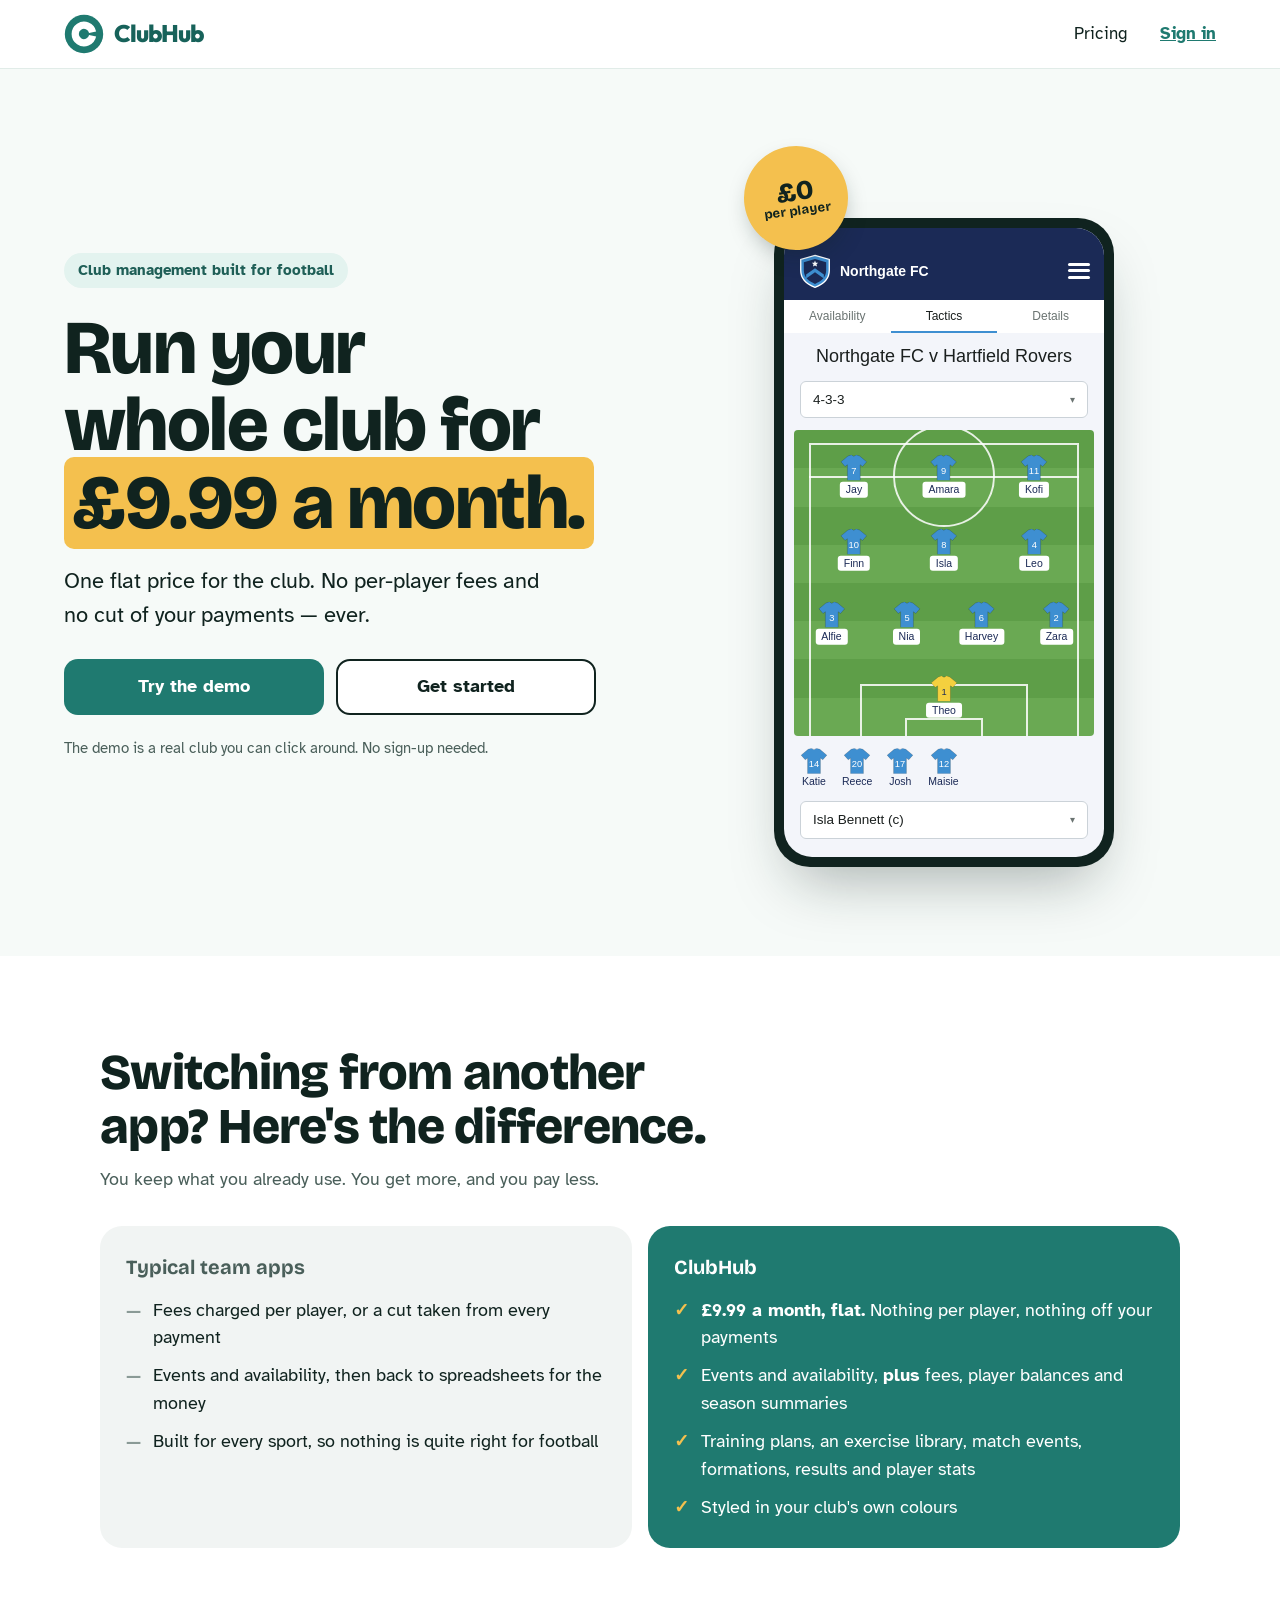
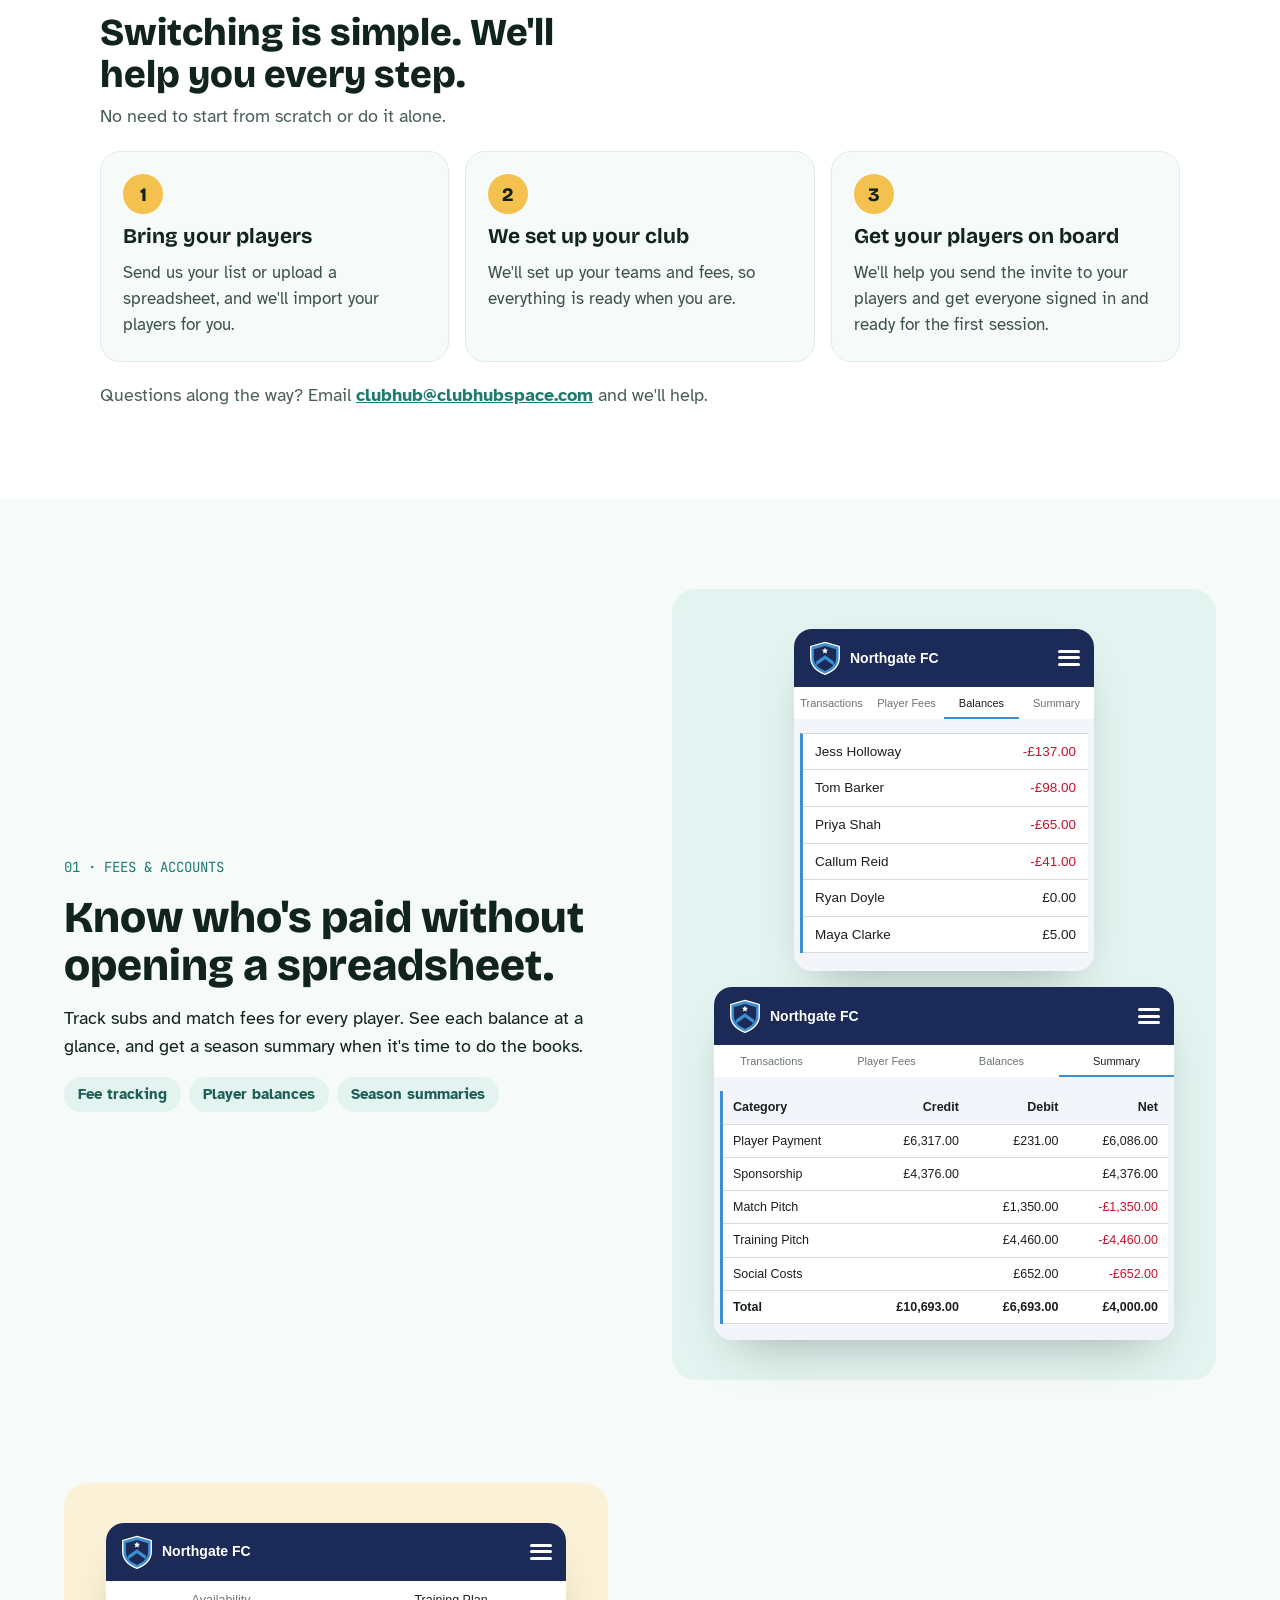
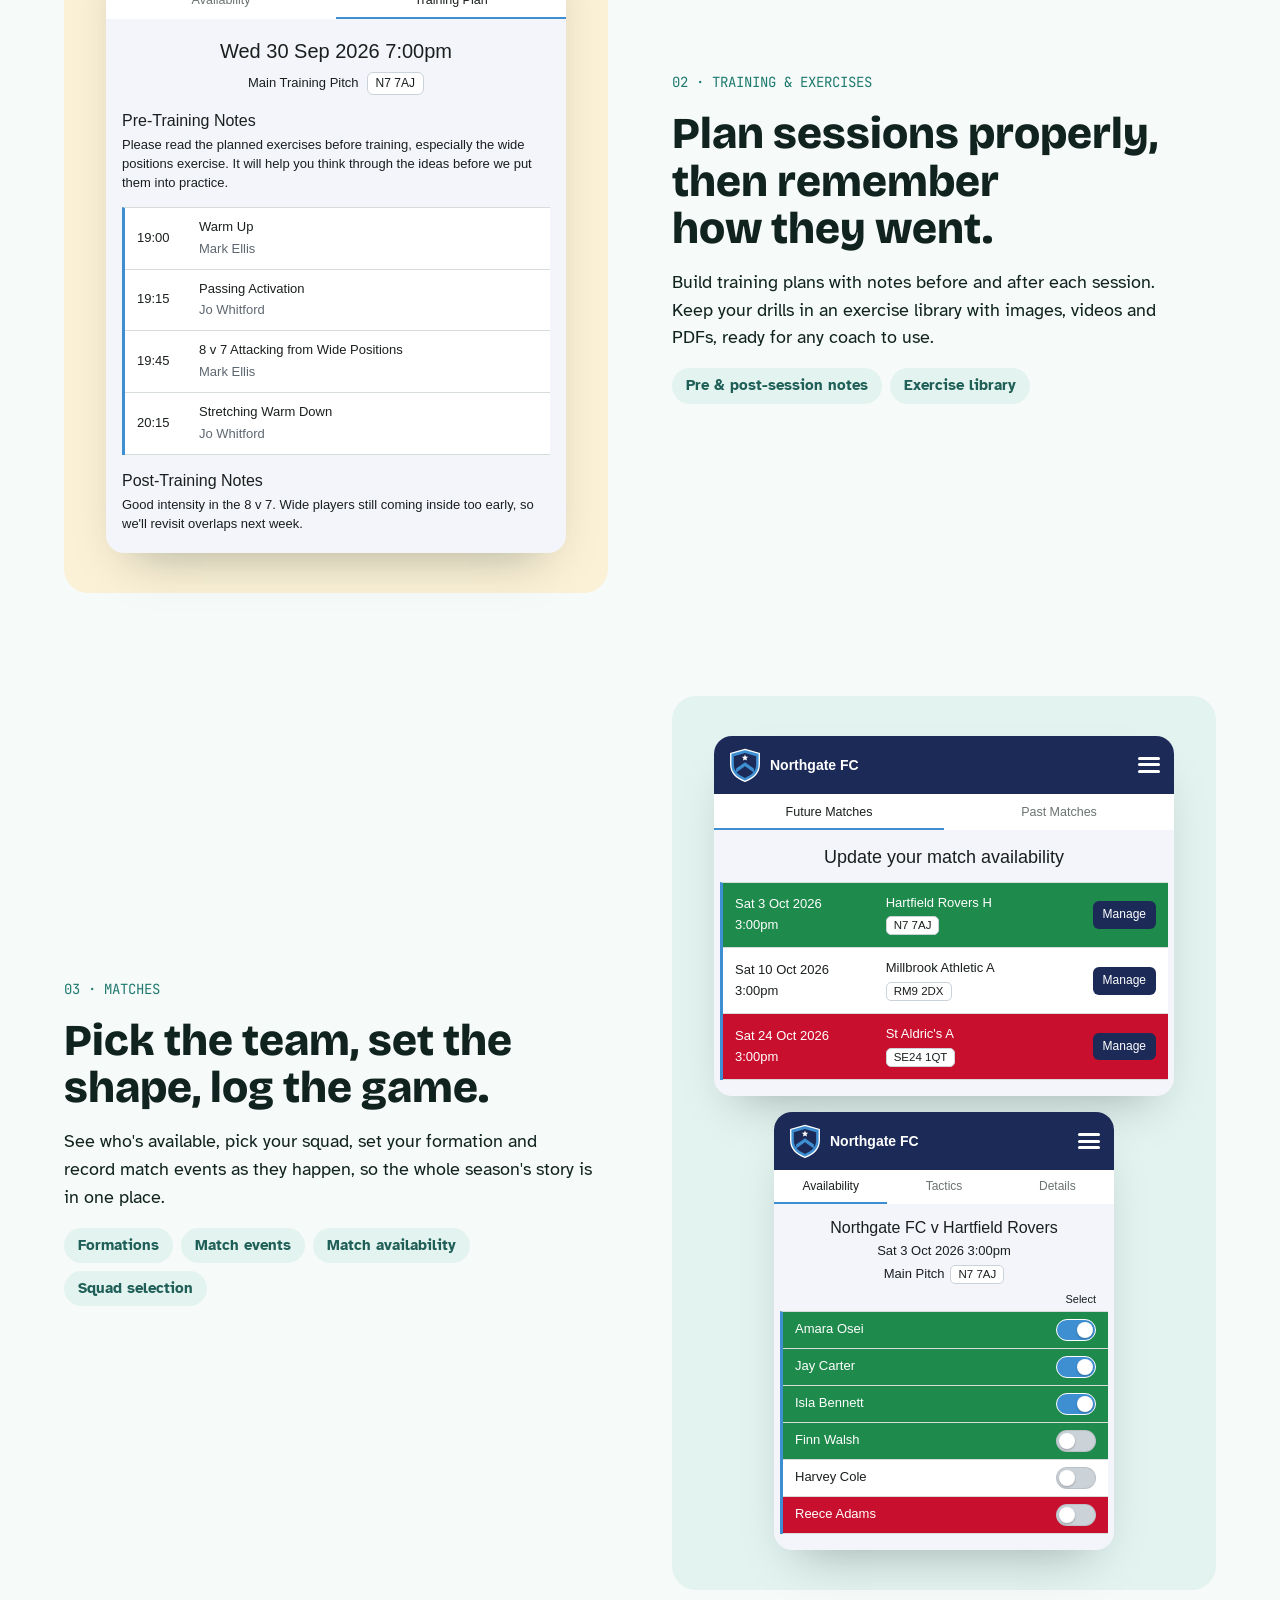
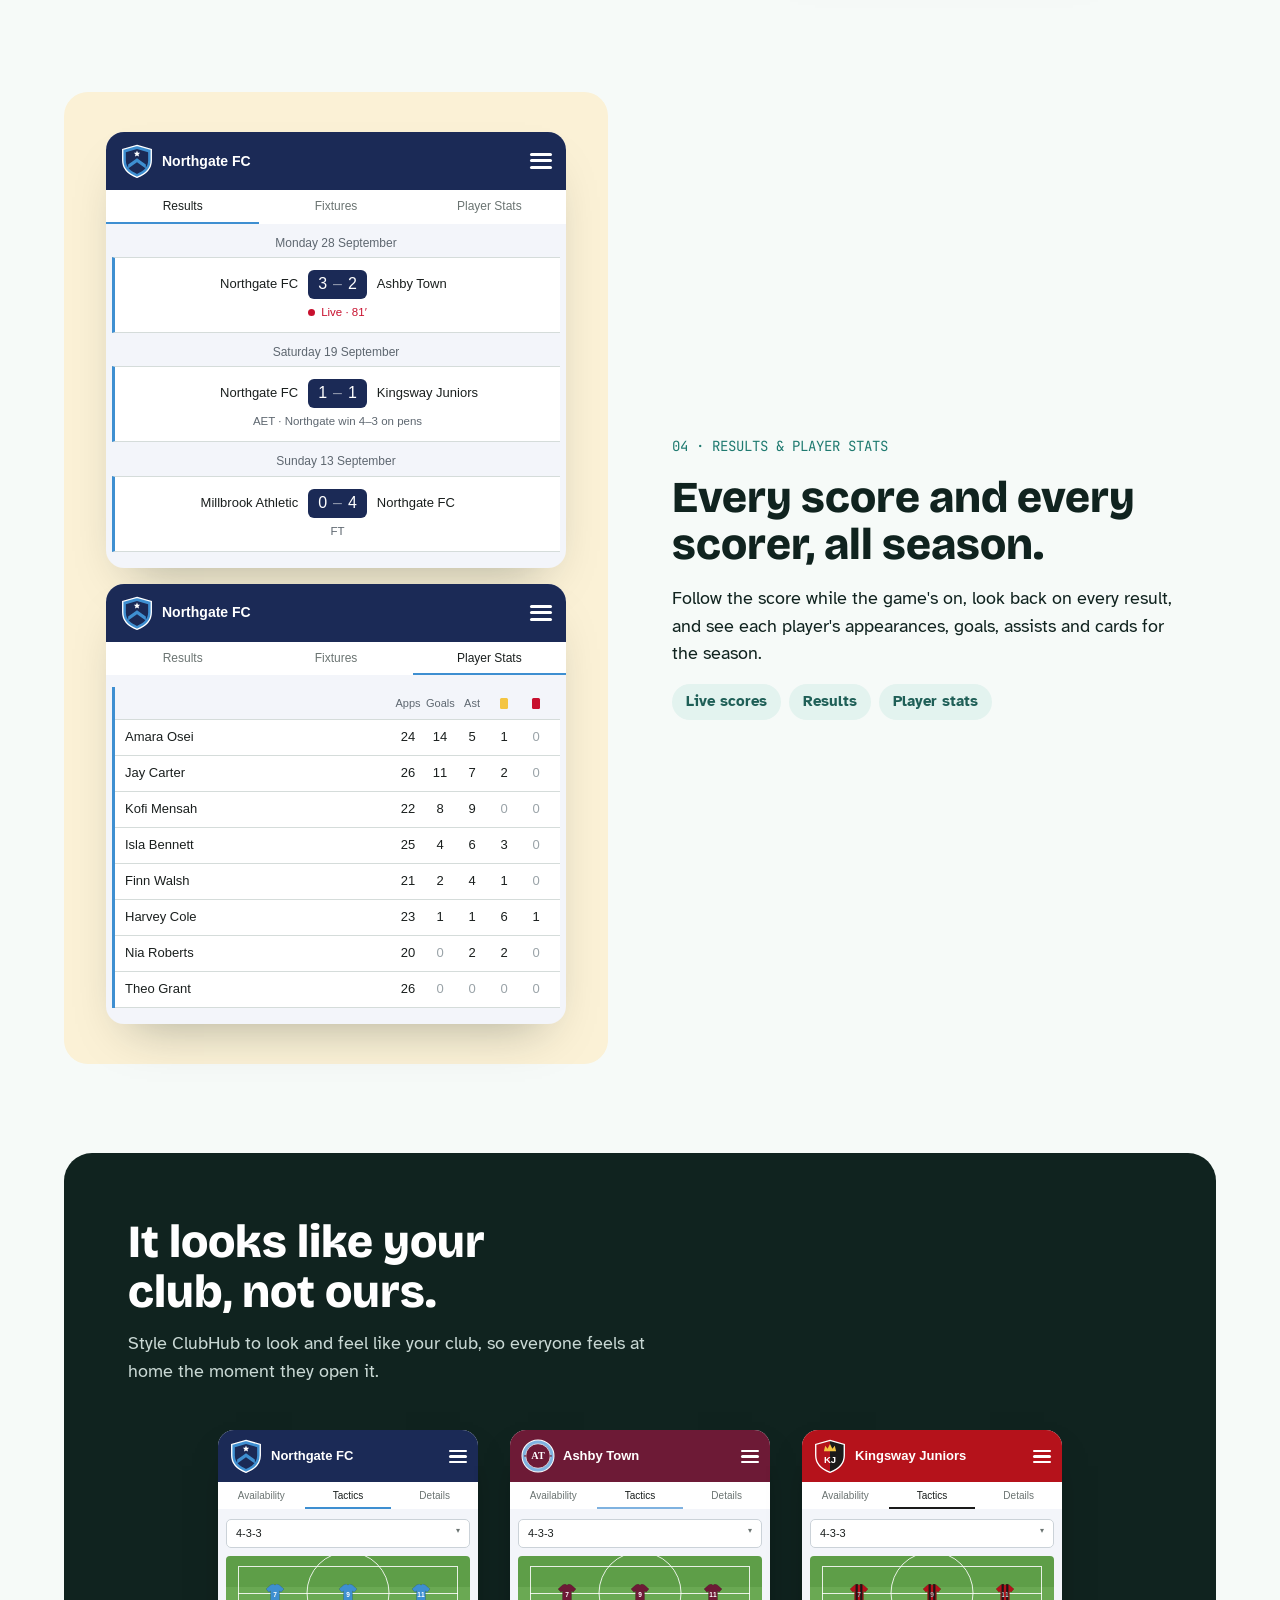
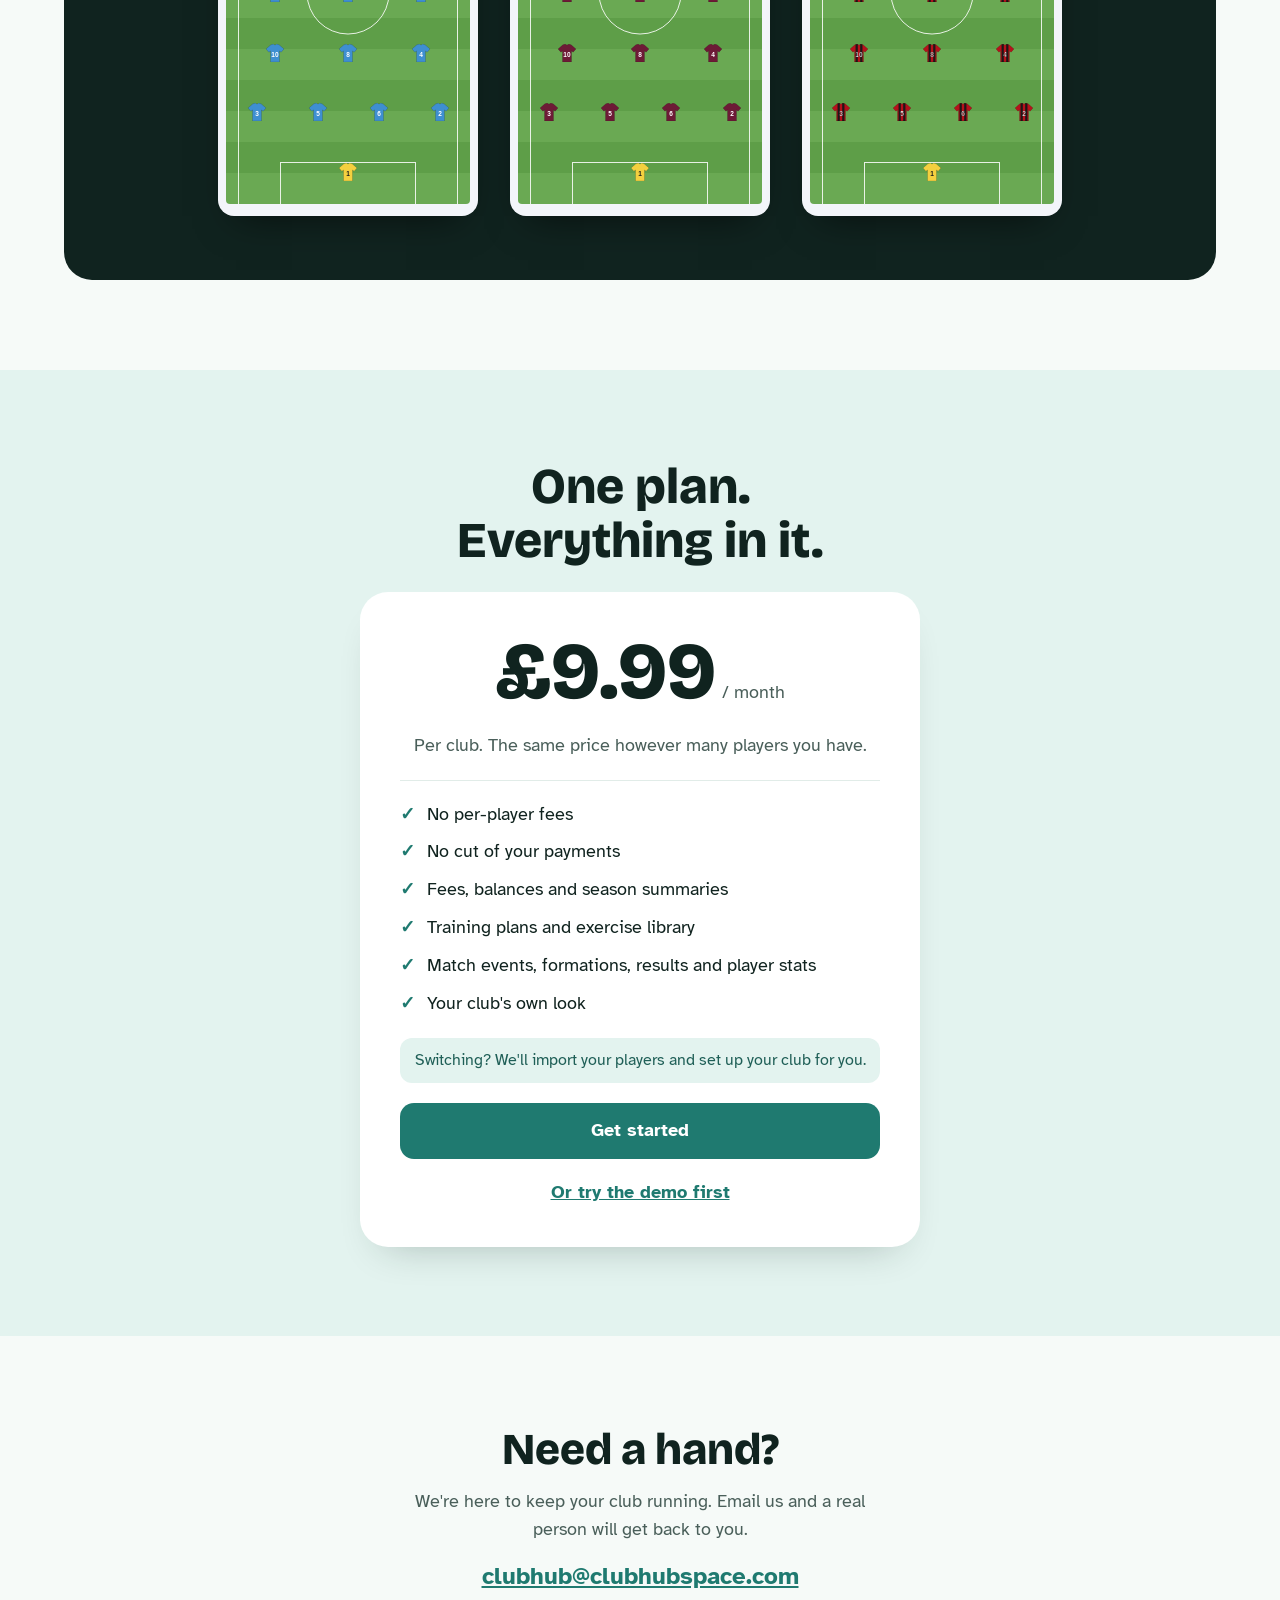
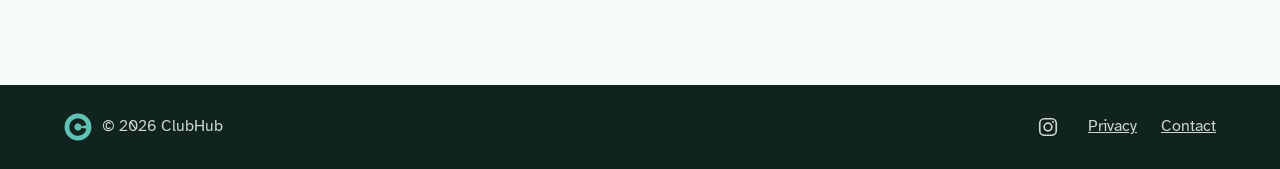
==== index.html @ 74c927b3 "Add ClubHub marketing site (Clubhouse design) Static HTML/CSS/JS build of the Clubhouse homepage plu" ====
<!DOCTYPE html>
<html lang="en-GB">
<head>
<meta charset="utf-8">
<meta name="viewport" content="width=device-width, initial-scale=1">
<title>ClubHub · Club management built for football</title>
<meta name="description" content="Run your whole football club for £9.99 a month. Fees, player balances, training plans, matches, results and player stats. No per-player fees and no cut of your payments.">
<link rel="icon" href="favicon.svg" type="image/svg+xml">
<link rel="preconnect" href="https://fonts.googleapis.com">
<link rel="preconnect" href="https://fonts.gstatic.com" crossorigin>
<link rel="stylesheet" href="https://fonts.googleapis.com/css2?family=Bricolage+Grotesque:opsz,wght@12..96,500;12..96,700;12..96,800&amp;family=Outfit:wght@800&amp;family=Atkinson+Hyperlegible:wght@400;700&amp;family=JetBrains+Mono:wght@500&amp;display=swap">
<link rel="stylesheet" href="css/styles.css">
<script src="js/home.js" defer></script>
</head>
<body>

<svg class="sprite" aria-hidden="true" focusable="false">
  <defs>
    <mask id="ch-mark-mask" maskUnits="userSpaceOnUse" x="0" y="0" width="100" height="100"><rect width="100" height="100" fill="#fff"/><path d="M71.52 45.43 A22 22 0 1 0 71.52 54.57" fill="none" stroke="#000" stroke-width="18"/></mask>
    <path id="shield-path" d="M50 4 L92 16 V48 C92 74 72 90 50 98 C28 90 8 74 8 48 V16 Z"/>
    <path id="shirt-path" d="M7 1 L10 0 Q12 2.5 14 0 L17 1 L23 6 L19.5 10 L17.5 8.5 L17.5 22 L6.5 22 L6.5 8.5 L4.5 10 L1 6 Z"/>
    <clipPath id="kj-shield-clip"><use href="#shield-path"/></clipPath>
    <clipPath id="kj-shirt-clip"><use href="#shirt-path"/></clipPath>
  </defs>
  <symbol id="ch-mark" viewBox="0 0 100 100"><circle cx="50" cy="50" r="48" mask="url(#ch-mark-mask)"/></symbol>
  <symbol id="shirt" viewBox="0 0 24 22"><use href="#shirt-path"/></symbol>
  <symbol id="shirt-kj" viewBox="0 0 24 22"><g clip-path="url(#kj-shirt-clip)"><rect width="24" height="22" fill="#B5121B"/><rect x="8" width="2.4" height="22" fill="#1A1A1A"/><rect x="13.6" width="2.4" height="22" fill="#1A1A1A"/></g><use href="#shirt-path" fill="none" stroke="rgba(0,0,0,.3)" stroke-width=".6"/></symbol>
  <symbol id="badge-northgate" viewBox="0 0 100 100"><use href="#shield-path" fill="#3E8FD1" stroke="#fff" stroke-width="4"/><use href="#shield-path" transform="translate(50 52) scale(.78) translate(-50 -52)" fill="#1B2A56"/><path d="M24 60 L50 42 L76 60 L76 72 L50 54 L24 72 Z" fill="#3E8FD1"/><polygon points="50.0,19.0 52.6,25.4 59.5,25.9 54.3,30.4 55.9,37.1 50.0,33.5 44.1,37.1 45.7,30.4 40.5,25.9 47.4,25.4" fill="#fff"/></symbol>
  <symbol id="badge-ashby" viewBox="0 0 100 100"><circle cx="50" cy="50" r="47" fill="#7FB2E0" stroke="#fff" stroke-width="3"/><circle cx="50" cy="50" r="36" fill="#6D1A36" stroke="#fff" stroke-width="2"/><polygon points="12.0,46.0 13.1,48.5 15.8,48.8 13.7,50.6 14.4,53.2 12.0,51.8 9.6,53.2 10.3,50.6 8.2,48.8 10.9,48.5" fill="#6D1A36"/><polygon points="88.0,46.0 89.1,48.5 91.8,48.8 89.7,50.6 90.4,53.2 88.0,51.8 85.6,53.2 86.3,50.6 84.2,48.8 86.9,48.5" fill="#6D1A36"/><text x="50" y="60" text-anchor="middle" font-size="30" font-weight="700" font-family="Georgia,serif" fill="#fff">AT</text></symbol>
  <symbol id="badge-kingsway" viewBox="0 0 100 100"><g clip-path="url(#kj-shield-clip)"><rect width="50" height="100" fill="#B5121B"/><rect x="50" width="50" height="100" fill="#1A1A1A"/></g><use href="#shield-path" fill="none" stroke="#fff" stroke-width="4"/><path d="M32 36 L36 20 L43 29 L50 15 L57 29 L64 20 L68 36 Z" fill="#F4C542"/><text x="50" y="72" text-anchor="middle" font-size="28" font-weight="800" font-family="Helvetica,Arial,sans-serif" fill="#fff">KJ</text></symbol>
</svg>

<div class="page" id="top">

<header class="site-header site-header--sticky">
  <a class="brand" href="index.html">
    <svg class="brand-mark" viewBox="0 0 100 100" width="40" height="40" role="img" aria-label="ClubHub"><use href="#ch-mark" fill="#1F7A70"/></svg>
    <span class="brand-name">ClubHub</span>
  </a>
  <nav class="site-nav" aria-label="Main">
    <a class="nav-plain" href="#pricing">Pricing</a>
    <a class="nav-strong" href="sign-in.html">Sign in</a>
  </nav>
</header>

<main>

<!-- Hero -->
<section class="hero">
  <div class="hero-copy">
    <div class="hero-tag">Club management built for football</div>
    <h1 class="display h1-hero">Run your whole club for <span class="price-highlight">£9.99 a month.</span></h1>
    <p class="hero-sub">One flat price for the club. No per-player fees and no cut of your payments — ever.</p>
    <div class="hero-ctas">
      <a class="btn btn-primary" href="https://clubhubspace.com/demo/club-index">Try the demo</a>
      <a class="btn btn-outline" href="create-your-club.html">Get started</a>
    </div>
    <p class="hero-note">The demo is a real club you can click around. No sign-up needed.</p>
  </div>

  <div class="hero-visual">
    <div class="phone" data-anim="phone">
      <div class="app hero-screen" role="img" aria-label="ClubHub match tactics screen showing a 4-3-3 formation on a pitch, with substitutes and captain">
        <div class="app-bar">
          <svg viewBox="0 0 100 100" width="34" height="34" aria-hidden="true"><use href="#badge-northgate"/></svg>
          <span class="app-club">Northgate FC</span>
          <span class="app-menu"><span></span><span></span><span></span></span>
        </div>
        <div class="app-tabs"><span>Availability</span><span class="is-active">Tactics</span><span>Details</span></div>
        <div class="app-heading">Northgate FC v Hartfield Rovers</div>
        <div class="app-select"><span>4-3-3</span><span class="caret">▾</span></div>
        <div class="pitch">
          <i class="outline"></i><i class="halfway"></i><i class="circle"></i><i class="box"></i><i class="six"></i>
          <div class="player" style="--x:20%;--y:15%"><svg class="shirt" viewBox="0 0 24 22" width="28" height="26"><use href="#shirt"/><text x="12" y="16">7</text></svg><span class="player-name">Jay</span></div>
          <div class="player" style="--x:50%;--y:15%"><svg class="shirt" viewBox="0 0 24 22" width="28" height="26"><use href="#shirt"/><text x="12" y="16">9</text></svg><span class="player-name">Amara</span></div>
          <div class="player" style="--x:80%;--y:15%"><svg class="shirt" viewBox="0 0 24 22" width="28" height="26"><use href="#shirt"/><text x="12" y="16">11</text></svg><span class="player-name">Kofi</span></div>
          <div class="player" style="--x:20%;--y:39%"><svg class="shirt" viewBox="0 0 24 22" width="28" height="26"><use href="#shirt"/><text x="12" y="16">10</text></svg><span class="player-name">Finn</span></div>
          <div class="player" style="--x:50%;--y:39%"><svg class="shirt" viewBox="0 0 24 22" width="28" height="26"><use href="#shirt"/><text x="12" y="16">8</text></svg><span class="player-name">Isla</span></div>
          <div class="player" style="--x:80%;--y:39%"><svg class="shirt" viewBox="0 0 24 22" width="28" height="26"><use href="#shirt"/><text x="12" y="16">4</text></svg><span class="player-name">Leo</span></div>
          <div class="player" style="--x:12.5%;--y:63%"><svg class="shirt" viewBox="0 0 24 22" width="28" height="26"><use href="#shirt"/><text x="12" y="16">3</text></svg><span class="player-name">Alfie</span></div>
          <div class="player" style="--x:37.5%;--y:63%"><svg class="shirt" viewBox="0 0 24 22" width="28" height="26"><use href="#shirt"/><text x="12" y="16">5</text></svg><span class="player-name">Nia</span></div>
          <div class="player" style="--x:62.5%;--y:63%"><svg class="shirt" viewBox="0 0 24 22" width="28" height="26"><use href="#shirt"/><text x="12" y="16">6</text></svg><span class="player-name">Harvey</span></div>
          <div class="player" style="--x:87.5%;--y:63%"><svg class="shirt" viewBox="0 0 24 22" width="28" height="26"><use href="#shirt"/><text x="12" y="16">2</text></svg><span class="player-name">Zara</span></div>
          <div class="player" style="--x:50%;--y:87%"><svg class="shirt shirt--gk" viewBox="0 0 24 22" width="28" height="26"><use href="#shirt"/><text x="12" y="16">1</text></svg><span class="player-name">Theo</span></div>
        </div>
        <div class="subs">
          <div class="sub"><svg class="shirt" viewBox="0 0 24 22" width="28" height="26"><use href="#shirt"/><text x="12" y="16">14</text></svg><span>Katie</span></div>
          <div class="sub"><svg class="shirt" viewBox="0 0 24 22" width="28" height="26"><use href="#shirt"/><text x="12" y="16">20</text></svg><span>Reece</span></div>
          <div class="sub"><svg class="shirt" viewBox="0 0 24 22" width="28" height="26"><use href="#shirt"/><text x="12" y="16">17</text></svg><span>Josh</span></div>
          <div class="sub"><svg class="shirt" viewBox="0 0 24 22" width="28" height="26"><use href="#shirt"/><text x="12" y="16">12</text></svg><span>Maisie</span></div>
        </div>
        <div class="app-select"><span>Isla Bennett (c)</span><span class="caret">▾</span></div>
      </div>
    </div>
    <div class="sticker" data-anim="sticker">
      <span class="sticker-big">£0</span>
      <span class="sticker-small">per player</span>
    </div>
  </div>
</section>

<!-- Why switch -->
<section class="compare">
  <div class="compare-inner">
    <div class="section-head">
      <h2 class="display h2-section">Switching from another app? Here's the difference.</h2>
      <p class="lead">You keep what you already use. You get more, and you pay less.</p>
    </div>
    <div class="compare-grid">
      <div class="compare-card compare-card--them">
        <h3 class="compare-title">Typical team apps</h3>
        <ul class="ticks">
          <li><span class="mark" aria-hidden="true">—</span><span>Fees charged per player, or a cut taken from every payment</span></li>
          <li><span class="mark" aria-hidden="true">—</span><span>Events and availability, then back to spreadsheets for the money</span></li>
          <li><span class="mark" aria-hidden="true">—</span><span>Built for every sport, so nothing is quite right for football</span></li>
        </ul>
      </div>
      <div class="compare-card compare-card--us">
        <h3 class="compare-title">ClubHub</h3>
        <ul class="ticks">
          <li><span class="mark" aria-hidden="true">✓</span><span><strong>£9.99 a month, flat.</strong> Nothing per player, nothing off your payments</span></li>
          <li><span class="mark" aria-hidden="true">✓</span><span>Events and availability, <strong>plus</strong> fees, player balances and season summaries</span></li>
          <li><span class="mark" aria-hidden="true">✓</span><span>Training plans, an exercise library, match events, formations, results and player stats</span></li>
          <li><span class="mark" aria-hidden="true">✓</span><span>Styled in your club's own colours</span></li>
        </ul>
      </div>
    </div>

    <div class="switching">
      <div class="section-head">
        <h3 class="display h3-switch">Switching is simple. We'll help you every step.</h3>
        <p class="lead">No need to start from scratch or do it alone.</p>
      </div>
      <ol class="steps">
        <li class="step">
          <span class="step-num" aria-hidden="true">1</span>
          <h4 class="step-title">Bring your players</h4>
          <p>Send us your list or upload a spreadsheet, and we'll import your players for you.</p>
        </li>
        <li class="step">
          <span class="step-num" aria-hidden="true">2</span>
          <h4 class="step-title">We set up your club</h4>
          <p>We'll set up your teams and fees, so everything is ready when you are.</p>
        </li>
        <li class="step">
          <span class="step-num" aria-hidden="true">3</span>
          <h4 class="step-title">Get your players on board</h4>
          <p>We'll help you send the invite to your players and get everyone signed in and ready for the first session.</p>
        </li>
      </ol>
      <p class="lead">Questions along the way? Email <a class="email-strong" href="mailto:clubhub@clubhubspace.com">clubhub@clubhubspace.com</a> and we'll help.</p>
    </div>
  </div>
</section>

<!-- Features -->
<section class="features" aria-label="Features">

  <!-- 01 Fees & Accounts -->
  <div class="feature">
    <div class="feature-copy">
      <div class="eyebrow">01 · FEES &amp; ACCOUNTS</div>
      <h3 class="display h3-feature">Know who's paid without opening a spreadsheet.</h3>
      <p>Track subs and match fees for every player. See each balance at a glance, and get a season summary when it's time to do the books.</p>
      <div class="pills"><span class="pill">Fee tracking</span><span class="pill">Player balances</span><span class="pill">Season summaries</span></div>
    </div>
    <div class="showcase showcase--mint" data-anim="reveal">
      <div class="app screen screen--balances" role="img" aria-label="ClubHub player balances screen showing what each player owes">
        <div class="app-bar">
          <svg viewBox="0 0 100 100" width="34" height="34" aria-hidden="true"><use href="#badge-northgate"/></svg>
          <span class="app-club">Northgate FC</span>
          <span class="app-menu"><span></span><span></span><span></span></span>
        </div>
        <div class="app-tabs app-tabs--sm" style="--tabs:4"><span>Transactions</span><span>Player Fees</span><span class="is-active">Balances</span><span>Summary</span></div>
        <div class="app-list balances">
          <div class="app-row"><span>Jess Holloway</span><span class="num neg">-£137.00</span></div>
          <div class="app-row"><span>Tom Barker</span><span class="num neg">-£98.00</span></div>
          <div class="app-row"><span>Priya Shah</span><span class="num neg">-£65.00</span></div>
          <div class="app-row"><span>Callum Reid</span><span class="num neg">-£41.00</span></div>
          <div class="app-row"><span>Ryan Doyle</span><span class="num">£0.00</span></div>
          <div class="app-row"><span>Maya Clarke</span><span class="num">£5.00</span></div>
        </div>
      </div>
      <div class="app screen screen--summary" role="img" aria-label="ClubHub season summary showing credit, debit and net by category">
        <div class="app-bar">
          <svg viewBox="0 0 100 100" width="34" height="34" aria-hidden="true"><use href="#badge-northgate"/></svg>
          <span class="app-club">Northgate FC</span>
          <span class="app-menu"><span></span><span></span><span></span></span>
        </div>
        <div class="app-tabs app-tabs--sm" style="--tabs:4"><span>Transactions</span><span>Player Fees</span><span>Balances</span><span class="is-active">Summary</span></div>
        <div class="summary">
          <div class="summary-row summary-row--head"><span>Category</span><span>Credit</span><span>Debit</span><span>Net</span></div>
          <div class="summary-row"><span>Player Payment</span><span>£6,317.00</span><span>£231.00</span><span>£6,086.00</span></div>
          <div class="summary-row"><span>Sponsorship</span><span>£4,376.00</span><span></span><span>£4,376.00</span></div>
          <div class="summary-row"><span>Match Pitch</span><span></span><span>£1,350.00</span><span class="neg">-£1,350.00</span></div>
          <div class="summary-row"><span>Training Pitch</span><span></span><span>£4,460.00</span><span class="neg">-£4,460.00</span></div>
          <div class="summary-row"><span>Social Costs</span><span></span><span>£652.00</span><span class="neg">-£652.00</span></div>
          <div class="summary-row summary-row--total"><span>Total</span><span>£10,693.00</span><span>£6,693.00</span><span>£4,000.00</span></div>
        </div>
      </div>
    </div>
  </div>

  <!-- 02 Training & Exercises -->
  <div class="feature">
    <div class="showcase showcase--cream" data-anim="reveal">
      <div class="app screen screen--training" role="img" aria-label="ClubHub training plan with pre-training notes, timed exercises and post-training notes">
        <div class="app-bar">
          <svg viewBox="0 0 100 100" width="34" height="34" aria-hidden="true"><use href="#badge-northgate"/></svg>
          <span class="app-club">Northgate FC</span>
          <span class="app-menu"><span></span><span></span><span></span></span>
        </div>
        <div class="app-tabs app-tabs--lg" style="--tabs:2"><span>Availability</span><span class="is-active">Training Plan</span></div>
        <div class="training-body">
          <div class="training-when"><span class="training-date">Wed 30 Sep 2026 7:00pm</span><span class="venue">Main Training Pitch<span class="chip">N7 7AJ</span></span></div>
          <div class="note"><span class="note-title">Pre-Training Notes</span><span>Please read the planned exercises before training, especially the wide positions exercise. It will help you think through the ideas before we put them into practice.</span></div>
          <div class="app-list">
            <div class="drill"><span class="num">19:00</span><span class="drill-name"><span>Warm Up</span><span class="drill-coach">Mark Ellis</span></span></div>
            <div class="drill"><span class="num">19:15</span><span class="drill-name"><span>Passing Activation</span><span class="drill-coach">Jo Whitford</span></span></div>
            <div class="drill"><span class="num">19:45</span><span class="drill-name"><span>8 v 7 Attacking from Wide Positions</span><span class="drill-coach">Mark Ellis</span></span></div>
            <div class="drill"><span class="num">20:15</span><span class="drill-name"><span>Stretching Warm Down</span><span class="drill-coach">Jo Whitford</span></span></div>
          </div>
          <div class="note"><span class="note-title">Post-Training Notes</span><span>Good intensity in the 8 v 7. Wide players still coming inside too early, so we'll revisit overlaps next week.</span></div>
        </div>
      </div>
    </div>
    <div class="feature-copy">
      <div class="eyebrow">02 · TRAINING &amp; EXERCISES</div>
      <h3 class="display h3-feature">Plan sessions properly, then remember how they went.</h3>
      <p>Build training plans with notes before and after each session. Keep your drills in an exercise library with images, videos and PDFs, ready for any coach to use.</p>
      <div class="pills"><span class="pill">Pre &amp; post-session notes</span><span class="pill">Exercise library</span></div>
    </div>
  </div>

  <!-- 03 Matches -->
  <div class="feature">
    <div class="feature-copy">
      <div class="eyebrow">03 · MATCHES</div>
      <h3 class="display h3-feature">Pick the team, set the shape, log the game.</h3>
      <p>See who's available, pick your squad, set your formation and record match events as they happen, so the whole season's story is in one place.</p>
      <div class="pills"><span class="pill">Formations</span><span class="pill">Match events</span><span class="pill">Match availability</span><span class="pill">Squad selection</span></div>
    </div>
    <div class="showcase showcase--mint" data-anim="reveal">
      <div class="app screen screen--fixtures" role="img" aria-label="ClubHub upcoming matches with each player's availability shown in green or red">
        <div class="app-bar">
          <svg viewBox="0 0 100 100" width="34" height="34" aria-hidden="true"><use href="#badge-northgate"/></svg>
          <span class="app-club">Northgate FC</span>
          <span class="app-menu"><span></span><span></span><span></span></span>
        </div>
        <div class="app-tabs app-tabs--lg" style="--tabs:2"><span class="is-active">Future Matches</span><span>Past Matches</span></div>
        <div class="app-heading">Update your match availability</div>
        <div class="accent-list">
          <div class="fixture is-yes"><span class="fixture-when"><span>Sat 3 Oct 2026</span><span>3:00pm</span></span><span class="fixture-opp"><span>Hartfield Rovers H</span><span class="chip">N7 7AJ</span></span><span class="manage">Manage</span></div>
          <div class="fixture is-none"><span class="fixture-when"><span>Sat 10 Oct 2026</span><span>3:00pm</span></span><span class="fixture-opp"><span>Millbrook Athletic A</span><span class="chip">RM9 2DX</span></span><span class="manage">Manage</span></div>
          <div class="fixture is-no"><span class="fixture-when"><span>Sat 24 Oct 2026</span><span>3:00pm</span></span><span class="fixture-opp"><span>St Aldric's A</span><span class="chip">SE24 1QT</span></span><span class="manage">Manage</span></div>
        </div>
      </div>
      <div class="app screen screen--squad" role="img" aria-label="ClubHub squad selection: players shown green if available, red if not, white if no reply, with a toggle to pick each one">
        <div class="app-bar">
          <svg viewBox="0 0 100 100" width="34" height="34" aria-hidden="true"><use href="#badge-northgate"/></svg>
          <span class="app-club">Northgate FC</span>
          <span class="app-menu"><span></span><span></span><span></span></span>
        </div>
        <div class="app-tabs"><span class="is-active">Availability</span><span>Tactics</span><span>Details</span></div>
        <div class="match-info"><span class="match-title">Northgate FC v Hartfield Rovers</span><span>Sat 3 Oct 2026 3:00pm</span><span class="match-venue">Main Pitch<span class="chip">N7 7AJ</span></span></div>
        <div class="select-label">Select</div>
        <div class="accent-list">
          <div class="squad-row is-yes"><span>Amara Osei</span><span class="toggle is-on"></span></div>
          <div class="squad-row is-yes"><span>Jay Carter</span><span class="toggle is-on"></span></div>
          <div class="squad-row is-yes"><span>Isla Bennett</span><span class="toggle is-on"></span></div>
          <div class="squad-row is-yes"><span>Finn Walsh</span><span class="toggle"></span></div>
          <div class="squad-row is-none"><span>Harvey Cole</span><span class="toggle"></span></div>
          <div class="squad-row is-no"><span>Reece Adams</span><span class="toggle"></span></div>
        </div>
      </div>
    </div>
  </div>

  <!-- 04 Results & Player Stats -->
  <div class="feature">
    <div class="showcase showcase--cream" data-anim="reveal">
      <div class="app screen screen--results" role="img" aria-label="ClubHub results screen showing a live score and recent final scores">
        <div class="app-bar">
          <svg viewBox="0 0 100 100" width="34" height="34" aria-hidden="true"><use href="#badge-northgate"/></svg>
          <span class="app-club">Northgate FC</span>
          <span class="app-menu"><span></span><span></span><span></span></span>
        </div>
        <div class="app-tabs"><span class="is-active">Results</span><span>Fixtures</span><span>Player Stats</span></div>
        <div class="results">
          <div class="result-date">Monday 28 September</div>
          <div class="result">
            <div class="result-line"><span class="winner">Northgate FC</span><span class="score"><span>3</span><span class="dash">–</span><span>2</span></span><span>Ashby Town</span></div>
            <span class="result-status"><span class="live">Live · 81′</span></span>
          </div>
          <div class="result-date">Saturday 19 September</div>
          <div class="result">
            <div class="result-line"><span>Northgate FC</span><span class="score"><span>1</span><span class="dash">–</span><span>1</span></span><span>Kingsway Juniors</span></div>
            <span class="result-status">AET · Northgate win 4–3 on pens</span>
          </div>
          <div class="result-date">Sunday 13 September</div>
          <div class="result">
            <div class="result-line"><span>Millbrook Athletic</span><span class="score"><span>0</span><span class="dash">–</span><span>4</span></span><span class="winner">Northgate FC</span></div>
            <span class="result-status">FT</span>
          </div>
        </div>
      </div>
      <div class="app screen screen--stats" role="img" aria-label="ClubHub player stats showing appearances, goals, assists and cards for each player">
        <div class="app-bar">
          <svg viewBox="0 0 100 100" width="34" height="34" aria-hidden="true"><use href="#badge-northgate"/></svg>
          <span class="app-club">Northgate FC</span>
          <span class="app-menu"><span></span><span></span><span></span></span>
        </div>
        <div class="app-tabs"><span>Results</span><span>Fixtures</span><span class="is-active">Player Stats</span></div>
        <div class="stats">
          <div class="stats-row stats-row--head"><span></span><span>Apps</span><span>Goals</span><span>Ast</span><span class="flag"><i class="card-icon card-icon--yellow"></i></span><span class="flag"><i class="card-icon card-icon--red"></i></span></div>
          <div class="stats-body">
            <div class="stats-row"><span>Amara Osei</span><span>24</span><span class="goals">14</span><span>5</span><span>1</span><span class="zero">0</span></div>
            <div class="stats-row"><span>Jay Carter</span><span>26</span><span class="goals">11</span><span>7</span><span>2</span><span class="zero">0</span></div>
            <div class="stats-row"><span>Kofi Mensah</span><span>22</span><span class="goals">8</span><span>9</span><span class="zero">0</span><span class="zero">0</span></div>
            <div class="stats-row"><span>Isla Bennett</span><span>25</span><span class="goals">4</span><span>6</span><span>3</span><span class="zero">0</span></div>
            <div class="stats-row"><span>Finn Walsh</span><span>21</span><span class="goals">2</span><span>4</span><span>1</span><span class="zero">0</span></div>
            <div class="stats-row"><span>Harvey Cole</span><span>23</span><span class="goals">1</span><span>1</span><span>6</span><span>1</span></div>
            <div class="stats-row"><span>Nia Roberts</span><span>20</span><span class="goals zero">0</span><span>2</span><span>2</span><span class="zero">0</span></div>
            <div class="stats-row"><span>Theo Grant</span><span>26</span><span class="goals zero">0</span><span class="zero">0</span><span class="zero">0</span><span class="zero">0</span></div>
          </div>
        </div>
      </div>
    </div>
    <div class="feature-copy">
      <div class="eyebrow">04 · RESULTS &amp; PLAYER STATS</div>
      <h3 class="display h3-feature">Every score and every scorer, all season.</h3>
      <p>Follow the score while the game's on, look back on every result, and see each player's appearances, goals, assists and cards for the season.</p>
      <div class="pills"><span class="pill">Live scores</span><span class="pill">Results</span><span class="pill">Player stats</span></div>
    </div>
  </div>
</section>

<!-- Club styling -->
<section class="club-style">
  <div class="club-style-inner">
    <div class="section-head">
      <h2 class="display h2-club">It looks like your club, not ours.</h2>
      <p class="lead">Style ClubHub to look and feel like your club, so everyone feels at home the moment they open it.</p>
    </div>
    <div class="club-cards" data-anim="reveal">

      <div class="app club-card" role="img" aria-label="ClubHub tactics screen styled for Northgate FC, with their colours, badge and name">
        <div class="app-bar">
          <svg viewBox="0 0 100 100" width="34" height="34" aria-hidden="true"><use href="#badge-northgate"/></svg>
          <span class="app-club">Northgate FC</span>
          <span class="app-menu"><span></span><span></span><span></span></span>
        </div>
        <div class="app-tabs"><span>Availability</span><span class="is-active">Tactics</span><span>Details</span></div>
        <div class="club-card-body">
          <div class="app-select"><span>4-3-3</span><span class="caret">▾</span></div>
          <div class="pitch">
            <i class="outline"></i><i class="halfway"></i><i class="circle"></i><i class="box"></i>
            <div class="player" style="--x:20%;--y:15%"><svg class="shirt" viewBox="0 0 24 22" width="20" height="18"><use href="#shirt"/><text x="12" y="16">7</text></svg></div>
            <div class="player" style="--x:50%;--y:15%"><svg class="shirt" viewBox="0 0 24 22" width="20" height="18"><use href="#shirt"/><text x="12" y="16">9</text></svg></div>
            <div class="player" style="--x:80%;--y:15%"><svg class="shirt" viewBox="0 0 24 22" width="20" height="18"><use href="#shirt"/><text x="12" y="16">11</text></svg></div>
            <div class="player" style="--x:20%;--y:39%"><svg class="shirt" viewBox="0 0 24 22" width="20" height="18"><use href="#shirt"/><text x="12" y="16">10</text></svg></div>
            <div class="player" style="--x:50%;--y:39%"><svg class="shirt" viewBox="0 0 24 22" width="20" height="18"><use href="#shirt"/><text x="12" y="16">8</text></svg></div>
            <div class="player" style="--x:80%;--y:39%"><svg class="shirt" viewBox="0 0 24 22" width="20" height="18"><use href="#shirt"/><text x="12" y="16">4</text></svg></div>
            <div class="player" style="--x:12.5%;--y:63%"><svg class="shirt" viewBox="0 0 24 22" width="20" height="18"><use href="#shirt"/><text x="12" y="16">3</text></svg></div>
            <div class="player" style="--x:37.5%;--y:63%"><svg class="shirt" viewBox="0 0 24 22" width="20" height="18"><use href="#shirt"/><text x="12" y="16">5</text></svg></div>
            <div class="player" style="--x:62.5%;--y:63%"><svg class="shirt" viewBox="0 0 24 22" width="20" height="18"><use href="#shirt"/><text x="12" y="16">6</text></svg></div>
            <div class="player" style="--x:87.5%;--y:63%"><svg class="shirt" viewBox="0 0 24 22" width="20" height="18"><use href="#shirt"/><text x="12" y="16">2</text></svg></div>
            <div class="player" style="--x:50%;--y:87%"><svg class="shirt shirt--gk" viewBox="0 0 24 22" width="20" height="18"><use href="#shirt"/><text x="12" y="16">1</text></svg></div>
          </div>
        </div>
      </div>

      <div class="app app--ashby club-card" role="img" aria-label="ClubHub tactics screen styled for Ashby Town, with their colours, badge and name">
        <div class="app-bar">
          <svg viewBox="0 0 100 100" width="34" height="34" aria-hidden="true"><use href="#badge-ashby"/></svg>
          <span class="app-club">Ashby Town</span>
          <span class="app-menu"><span></span><span></span><span></span></span>
        </div>
        <div class="app-tabs"><span>Availability</span><span class="is-active">Tactics</span><span>Details</span></div>
        <div class="club-card-body">
          <div class="app-select"><span>4-3-3</span><span class="caret">▾</span></div>
          <div class="pitch">
            <i class="outline"></i><i class="halfway"></i><i class="circle"></i><i class="box"></i>
            <div class="player" style="--x:20%;--y:15%"><svg class="shirt" viewBox="0 0 24 22" width="20" height="18"><use href="#shirt"/><text x="12" y="16">7</text></svg></div>
            <div class="player" style="--x:50%;--y:15%"><svg class="shirt" viewBox="0 0 24 22" width="20" height="18"><use href="#shirt"/><text x="12" y="16">9</text></svg></div>
            <div class="player" style="--x:80%;--y:15%"><svg class="shirt" viewBox="0 0 24 22" width="20" height="18"><use href="#shirt"/><text x="12" y="16">11</text></svg></div>
            <div class="player" style="--x:20%;--y:39%"><svg class="shirt" viewBox="0 0 24 22" width="20" height="18"><use href="#shirt"/><text x="12" y="16">10</text></svg></div>
            <div class="player" style="--x:50%;--y:39%"><svg class="shirt" viewBox="0 0 24 22" width="20" height="18"><use href="#shirt"/><text x="12" y="16">8</text></svg></div>
            <div class="player" style="--x:80%;--y:39%"><svg class="shirt" viewBox="0 0 24 22" width="20" height="18"><use href="#shirt"/><text x="12" y="16">4</text></svg></div>
            <div class="player" style="--x:12.5%;--y:63%"><svg class="shirt" viewBox="0 0 24 22" width="20" height="18"><use href="#shirt"/><text x="12" y="16">3</text></svg></div>
            <div class="player" style="--x:37.5%;--y:63%"><svg class="shirt" viewBox="0 0 24 22" width="20" height="18"><use href="#shirt"/><text x="12" y="16">5</text></svg></div>
            <div class="player" style="--x:62.5%;--y:63%"><svg class="shirt" viewBox="0 0 24 22" width="20" height="18"><use href="#shirt"/><text x="12" y="16">6</text></svg></div>
            <div class="player" style="--x:87.5%;--y:63%"><svg class="shirt" viewBox="0 0 24 22" width="20" height="18"><use href="#shirt"/><text x="12" y="16">2</text></svg></div>
            <div class="player" style="--x:50%;--y:87%"><svg class="shirt shirt--gk" viewBox="0 0 24 22" width="20" height="18"><use href="#shirt"/><text x="12" y="16">1</text></svg></div>
          </div>
        </div>
      </div>

      <div class="app app--kingsway club-card" role="img" aria-label="ClubHub tactics screen styled for Kingsway Juniors, with their colours, badge and name">
        <div class="app-bar">
          <svg viewBox="0 0 100 100" width="34" height="34" aria-hidden="true"><use href="#badge-kingsway"/></svg>
          <span class="app-club">Kingsway Juniors</span>
          <span class="app-menu"><span></span><span></span><span></span></span>
        </div>
        <div class="app-tabs"><span>Availability</span><span class="is-active">Tactics</span><span>Details</span></div>
        <div class="club-card-body">
          <div class="app-select"><span>4-3-3</span><span class="caret">▾</span></div>
          <div class="pitch">
            <i class="outline"></i><i class="halfway"></i><i class="circle"></i><i class="box"></i>
            <div class="player" style="--x:20%;--y:15%"><svg class="shirt" viewBox="0 0 24 22" width="20" height="18"><use href="#shirt-kj"/><text x="12" y="16">7</text></svg></div>
            <div class="player" style="--x:50%;--y:15%"><svg class="shirt" viewBox="0 0 24 22" width="20" height="18"><use href="#shirt-kj"/><text x="12" y="16">9</text></svg></div>
            <div class="player" style="--x:80%;--y:15%"><svg class="shirt" viewBox="0 0 24 22" width="20" height="18"><use href="#shirt-kj"/><text x="12" y="16">11</text></svg></div>
            <div class="player" style="--x:20%;--y:39%"><svg class="shirt" viewBox="0 0 24 22" width="20" height="18"><use href="#shirt-kj"/><text x="12" y="16">10</text></svg></div>
            <div class="player" style="--x:50%;--y:39%"><svg class="shirt" viewBox="0 0 24 22" width="20" height="18"><use href="#shirt-kj"/><text x="12" y="16">8</text></svg></div>
            <div class="player" style="--x:80%;--y:39%"><svg class="shirt" viewBox="0 0 24 22" width="20" height="18"><use href="#shirt-kj"/><text x="12" y="16">4</text></svg></div>
            <div class="player" style="--x:12.5%;--y:63%"><svg class="shirt" viewBox="0 0 24 22" width="20" height="18"><use href="#shirt-kj"/><text x="12" y="16">3</text></svg></div>
            <div class="player" style="--x:37.5%;--y:63%"><svg class="shirt" viewBox="0 0 24 22" width="20" height="18"><use href="#shirt-kj"/><text x="12" y="16">5</text></svg></div>
            <div class="player" style="--x:62.5%;--y:63%"><svg class="shirt" viewBox="0 0 24 22" width="20" height="18"><use href="#shirt-kj"/><text x="12" y="16">6</text></svg></div>
            <div class="player" style="--x:87.5%;--y:63%"><svg class="shirt" viewBox="0 0 24 22" width="20" height="18"><use href="#shirt-kj"/><text x="12" y="16">2</text></svg></div>
            <div class="player" style="--x:50%;--y:87%"><svg class="shirt shirt--gk" viewBox="0 0 24 22" width="20" height="18"><use href="#shirt"/><text x="12" y="16">1</text></svg></div>
          </div>
        </div>
      </div>

    </div>
  </div>
</section>

<!-- Pricing -->
<section class="pricing" id="pricing">
  <div class="pricing-inner">
    <h2 class="display h2-section">One plan. <span class="nowrap">Everything in it.</span></h2>
    <div class="price-card">
      <div class="price">
        <span class="price-amount">£9.99</span>
        <span class="price-period">/ month</span>
      </div>
      <p class="lead">Per club. The same price however many players you have.</p>
      <ul class="ticks">
        <li><span class="mark" aria-hidden="true">✓</span><span>No per-player fees</span></li>
        <li><span class="mark" aria-hidden="true">✓</span><span>No cut of your payments</span></li>
        <li><span class="mark" aria-hidden="true">✓</span><span>Fees, balances and season summaries</span></li>
        <li><span class="mark" aria-hidden="true">✓</span><span>Training plans and exercise library</span></li>
        <li><span class="mark" aria-hidden="true">✓</span><span>Match events, formations, results and player stats</span></li>
        <li><span class="mark" aria-hidden="true">✓</span><span>Your club's own look</span></li>
      </ul>
      <p class="switch-note">Switching? We'll import your players and set up your club for you.</p>
      <a class="btn btn-primary btn-block" href="create-your-club.html">Get started</a>
      <a class="text-link" href="https://clubhubspace.com/demo/club-index">Or try the demo first</a>
    </div>
  </div>
</section>

<!-- Help -->
<section class="help">
  <div class="help-inner">
    <h2 class="display h2-help">Need a hand?</h2>
    <p class="lead">We're here to keep your club running. Email us and a real person will get back to you.</p>
    <a class="help-email" href="mailto:clubhub@clubhubspace.com">clubhub@clubhubspace.com</a>
  </div>
</section>

</main>

<footer class="site-footer">
  <div class="footer-brand">
    <svg class="brand-mark" viewBox="0 0 100 100" width="28" height="28" role="img" aria-label="ClubHub"><use href="#ch-mark" fill="#5FC2B4"/></svg>
    <span>© 2026 ClubHub</span>
  </div>
  <div class="footer-links">
    <a class="footer-ig" href="https://www.instagram.com/clubhubspace" target="_blank" rel="noopener" aria-label="ClubHub on Instagram" title="Instagram"><svg viewBox="0 0 24 24" width="22" height="22" fill="none" stroke="currentColor" stroke-width="1.8" aria-hidden="true"><rect x="3" y="3" width="18" height="18" rx="5"/><circle cx="12" cy="12" r="4.2"/><circle cx="17.4" cy="6.6" r="1.1" fill="currentColor" stroke="none"/></svg></a>
    <a href="privacy.html">Privacy</a>
    <a href="mailto:clubhub@clubhubspace.com">Contact</a>
  </div>
</footer>

</div>
</body>
</html>
---- css/styles.css ----
/* ClubHub marketing site: Clubhouse direction */

:root {
  --ink: #10231F;
  --teal: #1F7A70;
  --teal-dark: #17625A;
  --teal-deep: #1F5F57;
  --teal-light: #5FC2B4;
  --mint: #E3F3EF;
  --paper: #F6FAF8;
  --line: #E1ECE8;
  --muted: #4A5F5A;
  --muted-2: #3D524E;
  --yellow: #F4C04E;
  --cream: #FBF1D6;
  --footer-text: #C9D8D4;
  --field-border: #C9D8D4;
  --error: #B42318;

  --font-body: 'Atkinson Hyperlegible', sans-serif;
  --font-display: 'Bricolage Grotesque', sans-serif;
  --font-brand: 'Outfit', sans-serif;
  --font-mono: 'JetBrains Mono', monospace;

  --ease-out: cubic-bezier(.2, .7, .2, 1);
  --lift-shadow: 0 8px 18px -8px rgba(16, 35, 31, .45);
}

*, *::before, *::after { box-sizing: border-box; }
html { scroll-behavior: smooth; }
body { margin: 0; background: var(--paper); }
a { color: var(--teal); }
input::placeholder { color: #6B7D79; }

.sprite { position: absolute; width: 0; height: 0; overflow: hidden; }

/* Page shell. Sizes use container units (cqi) against the full page width. */
.page {
  container-type: inline-size;
  background: var(--paper);
  color: var(--ink);
  font-family: var(--font-body);
  font-size: 18px;
  line-height: 1.55;
  --pad-x: clamp(18px, 5cqi, 64px);
}
.page--full { min-height: 100vh; display: flex; flex-direction: column; }
.page--doc { line-height: 1.6; }

/* ---------- Header ---------- */
.site-header {
  display: flex;
  align-items: center;
  justify-content: space-between;
  gap: 16px;
  padding: 14px var(--pad-x);
  background: #fff;
  border-bottom: 1px solid var(--line);
}
.site-header--sticky { position: sticky; top: 0; z-index: 5; }

.brand { display: flex; align-items: center; gap: 10px; text-decoration: none; color: var(--ink); }
.brand-mark { display: block; flex-shrink: 0; }
.brand-name {
  font-family: var(--font-brand);
  font-weight: 800;
  font-size: 24px;
  letter-spacing: -0.04em;
  color: var(--teal-dark);
}
.site-nav { display: flex; align-items: center; gap: clamp(14px, 3cqi, 32px); font-size: 17px; }
.site-nav .nav-plain { text-decoration: none; color: var(--ink); }
.site-nav .nav-strong { font-weight: 700; color: var(--teal); }

/* ---------- Footer ---------- */
.site-footer {
  background: var(--ink);
  color: var(--footer-text);
  padding: 28px var(--pad-x);
  display: flex;
  flex-wrap: wrap;
  align-items: center;
  justify-content: space-between;
  gap: 16px;
  font-size: 16px;
}
.footer-brand { display: flex; align-items: center; gap: 10px; }
.footer-links { display: flex; align-items: center; gap: 24px; }
.footer-links a { color: var(--footer-text); }
.footer-links .footer-ig {
  display: inline-flex;
  align-items: center;
  justify-content: center;
  width: 44px;
  height: 44px;
  margin: -10px -6px -10px -10px;
}
.footer-links .footer-ig:hover { color: #fff; }
.footer-ig svg { display: block; }

/* ---------- Type ---------- */
.display {
  margin: 0;
  font-family: var(--font-display);
  font-weight: 800;
  text-wrap: balance;
}
.h1-hero { font-size: clamp(38px, 6.4cqi, 76px); line-height: 1.02; letter-spacing: -0.02em; }
.h2-section { font-size: clamp(30px, 4.4cqi, 50px); line-height: 1.08; }
.compare .h2-section { letter-spacing: -0.015em; }
.h3-feature { font-size: clamp(28px, 3.8cqi, 44px); line-height: 1.08; }
.lead { margin: 0; color: var(--muted); }
.eyebrow { font-family: var(--font-mono); font-size: 14px; color: var(--teal); }
.pill {
  background: var(--mint);
  color: var(--teal-deep);
  border-radius: 999px;
  padding: 6px 14px;
  font-size: 15px;
  font-weight: 700;
}
.pills { display: flex; flex-wrap: wrap; gap: 8px; }
.nowrap { white-space: nowrap; }

/* ---------- Buttons ---------- */
.btn {
  display: inline-flex;
  align-items: center;
  justify-content: center;
  min-height: 56px;
  padding: 0 26px;
  border-radius: 14px;
  text-decoration: none;
  font-weight: 700;
  font-size: 18px;
  transition: transform .15s ease, background-color .15s ease, color .15s ease, box-shadow .15s ease;
}
.btn:hover { transform: translateY(-2px); box-shadow: var(--lift-shadow); }
.btn:active { transform: scale(.97); box-shadow: none; }
.btn-primary { background: var(--teal); color: #fff; }
.btn-primary:hover { background: var(--teal-dark); color: #fff; }
.btn-outline { background: #fff; color: var(--ink); border: 2px solid var(--ink); }
.btn-outline:hover { background: var(--ink); color: #fff; }
.btn-block { display: flex; padding: 0; }

/* Form buttons */
.btn-submit {
  min-height: 58px;
  border: none;
  border-radius: 14px;
  background: var(--teal);
  color: #fff;
  font: inherit;
  font-weight: 700;
  font-size: 19px;
  cursor: pointer;
}
.btn-submit:hover { background: var(--teal-dark); }
.btn-submit.lift { transition: transform .15s ease, background-color .15s ease, box-shadow .15s ease; }
.btn-submit.lift:hover { transform: translateY(-2px); box-shadow: var(--lift-shadow); }
.btn-submit.lift:active { transform: scale(.97); box-shadow: none; }
.btn-submit--outline { width: 100%; border: 2px solid var(--ink); background: #fff; color: var(--ink); }
.btn-submit--outline:hover { background: var(--ink); color: #fff; }

.link-btn {
  min-height: 44px;
  border: none;
  background: none;
  font: inherit;
  font-weight: 700;
  color: var(--teal);
  cursor: pointer;
}

/* ---------- Forms ---------- */
.field { display: flex; flex-direction: column; gap: 6px; }
.field-label { font-weight: 700; font-size: 16px; }
.input {
  width: 100%;
  min-height: 56px;
  padding: 0 16px;
  border-radius: 12px;
  border: 2px solid var(--field-border);
  font: inherit;
  color: var(--ink);
  background: #fff;
  outline: none;
}
.input:focus { border-color: var(--teal); box-shadow: 0 0 0 4px rgba(31, 122, 112, .18); }
.field-error { font-size: 15px; color: var(--error); font-weight: 700; }
[hidden] { display: none !important; }

/* =========================================================
   Homepage
   ========================================================= */

.hero {
  padding: clamp(28px, 6cqi, 88px) var(--pad-x) clamp(40px, 7cqi, 96px);
  display: grid;
  grid-template-columns: repeat(auto-fit, minmax(min(100%, 440px), 1fr));
  gap: clamp(32px, 5cqi, 72px);
  align-items: center;
  max-width: 1320px;
  margin: 0 auto;
}
.hero-copy { display: flex; flex-direction: column; gap: 22px; }
.hero-tag {
  display: inline-flex;
  align-self: flex-start;
  align-items: center;
  gap: 8px;
  background: var(--mint);
  color: var(--teal-deep);
  border-radius: 999px;
  padding: 6px 14px;
  font-weight: 700;
  font-size: 15px;
}
.price-highlight { background: var(--yellow); padding: 0 .12em; border-radius: 10px; white-space: nowrap; }
.hero-sub { margin: 0; font-size: clamp(19px, 2cqi, 22px); max-width: 34ch; text-wrap: pretty; }
.hero-ctas { display: flex; flex-wrap: wrap; gap: 12px; margin-top: 4px; }
.hero-ctas .btn { flex: 1 1 180px; max-width: 260px; }
.hero-note { margin: 0; font-size: 15px; color: var(--muted); }

.hero-visual { position: relative; display: flex; justify-content: center; padding-top: 72px; }
.phone {
  width: min(100%, 340px);
  border-radius: 36px;
  background: var(--ink);
  padding: 10px;
  box-shadow: 0 30px 60px -20px rgba(16, 35, 31, .35);
}
.sticker {
  position: absolute;
  left: max(0px, calc(50% - 200px));
  top: 0;
  width: 104px;
  height: 104px;
  border-radius: 50%;
  background: var(--yellow);
  color: var(--ink);
  display: flex;
  flex-direction: column;
  align-items: center;
  justify-content: center;
  text-align: center;
  transform: rotate(-8deg);
  font-family: var(--font-display);
  line-height: 1.05;
  box-shadow: 0 10px 24px -8px rgba(16, 35, 31, .4);
}
.sticker-big { font-weight: 800; font-size: 27px; }
.sticker-small { font-weight: 700; font-size: 13px; }

/* Comparison + switching */
.compare { background: #fff; padding: clamp(48px, 7cqi, 104px) var(--pad-x); }
.compare-inner { max-width: 1080px; margin: 0 auto; display: flex; flex-direction: column; gap: 32px; }
.section-head { display: flex; flex-direction: column; gap: 12px; max-width: 640px; }
.compare-grid { display: grid; grid-template-columns: repeat(auto-fit, minmax(min(100%, 300px), 1fr)); gap: 16px; }
.compare-card { border-radius: 22px; padding: 26px; display: flex; flex-direction: column; gap: 14px; }
.compare-card--them { background: #F1F4F3; }
.compare-card--us { background: var(--teal); color: #fff; }
.compare-title { margin: 0; font-family: var(--font-display); font-weight: 700; font-size: 20px; }
.compare-card--them .compare-title { color: var(--muted); }
.ticks { display: flex; flex-direction: column; gap: 10px; margin: 0; padding: 0; list-style: none; }
.ticks li { display: flex; gap: 12px; }
.ticks .mark { font-weight: 700; }
.compare-card--them .mark { color: #8A9A96; }
.compare-card--us .mark { color: var(--yellow); }

.switching { display: flex; flex-direction: column; gap: 20px; margin-top: clamp(16px, 3cqi, 32px); }
.switching .section-head { gap: 8px; }
.h3-switch { font-size: clamp(26px, 3.4cqi, 38px); line-height: 1.1; }
.steps { display: grid; grid-template-columns: repeat(auto-fit, minmax(min(100%, 240px), 1fr)); gap: 16px; margin: 0; padding: 0; list-style: none; }
.step {
  display: flex;
  flex-direction: column;
  gap: 10px;
  padding: 22px;
  border-radius: 20px;
  background: var(--paper);
  border: 1px solid var(--line);
}
.step-num {
  width: 40px;
  height: 40px;
  border-radius: 50%;
  background: var(--yellow);
  color: var(--ink);
  display: flex;
  align-items: center;
  justify-content: center;
  font-family: var(--font-display);
  font-weight: 800;
  font-size: 19px;
}
.step-title { margin: 0; font-family: var(--font-display); font-weight: 700; font-size: 21px; line-height: 1.2; }
.step p { margin: 0; color: var(--muted-2); font-size: 17px; text-wrap: pretty; }
.email-strong { color: var(--teal); font-weight: 700; }

/* Features */
.features {
  padding: clamp(48px, 7cqi, 104px) var(--pad-x);
  display: flex;
  flex-direction: column;
  gap: clamp(56px, 8cqi, 112px);
  max-width: 1320px;
  margin: 0 auto;
}
.feature {
  display: grid;
  grid-template-columns: repeat(auto-fit, minmax(min(100%, 420px), 1fr));
  gap: clamp(28px, 5cqi, 72px);
  align-items: center;
}
.feature-copy { display: flex; flex-direction: column; gap: 16px; }
.feature-copy p { margin: 0; max-width: 44ch; text-wrap: pretty; }
.showcase {
  border-radius: 24px;
  padding: clamp(14px, 4cqi, 40px);
  display: flex;
  flex-wrap: wrap;
  justify-content: center;
  gap: 16px;
}
.showcase--mint { background: var(--mint); }
.showcase--cream { background: var(--cream); }

/* Club styling */
.club-style { padding: 0 var(--pad-x) clamp(48px, 7cqi, 104px); }
.club-style-inner {
  max-width: 1192px;
  margin: 0 auto;
  border-radius: 28px;
  background: var(--ink);
  color: #fff;
  padding: clamp(28px, 5cqi, 64px);
  display: flex;
  flex-direction: column;
  gap: clamp(28px, 4cqi, 44px);
}
.club-style .section-head { gap: 14px; }
.h2-club { font-size: clamp(28px, 4cqi, 46px); line-height: 1.08; }
.club-style .lead { color: var(--footer-text); max-width: 44ch; }
.club-cards { display: flex; flex-wrap: wrap; justify-content: center; gap: clamp(16px, 3cqi, 32px); }

/* Pricing */
.pricing { background: var(--mint); padding: clamp(48px, 7cqi, 104px) var(--pad-x); }
.pricing-inner { max-width: 560px; margin: 0 auto; display: flex; flex-direction: column; align-items: center; gap: 24px; text-align: center; }
.price-card {
  width: 100%;
  background: #fff;
  border-radius: 28px;
  padding: clamp(24px, 4cqi, 40px);
  display: flex;
  flex-direction: column;
  gap: 20px;
  box-shadow: 0 20px 40px -24px rgba(16, 35, 31, .3);
}
.price { display: flex; align-items: baseline; justify-content: center; gap: 6px; }
.price-amount { font-family: var(--font-display); font-weight: 800; font-size: clamp(56px, 9cqi, 80px); line-height: 1; }
.price-period { font-size: 18px; color: var(--muted); }
.price-card .ticks { text-align: left; border-top: 1px solid var(--line); padding-top: 20px; }
.price-card .mark { color: var(--teal); }
.switch-note { margin: 0; font-size: 16px; color: var(--teal-deep); background: var(--mint); border-radius: 12px; padding: 10px 14px; }
.text-link { color: var(--teal); font-weight: 700; }

/* Help */
.help { padding: clamp(48px, 7cqi, 96px) var(--pad-x); }
.help-inner { max-width: 720px; margin: 0 auto; display: flex; flex-direction: column; align-items: center; gap: 14px; text-align: center; }
.h2-help { font-size: clamp(28px, 4cqi, 44px); line-height: 1.1; }
.help .lead { max-width: 40ch; }
.help-email { color: var(--teal); font-size: clamp(19px, 2.4cqi, 24px); font-weight: 700; word-break: break-all; }

/* =========================================================
   App screen mockups (Northgate FC and friends)
   ========================================================= */

.app {
  --club: #1B2A56;
  --accent: #3E8FD1;
  --row-line: #D5DCDA;
  overflow: hidden;
  background: #F3F5FA;
  font-family: 'Helvetica Neue', Helvetica, Arial, sans-serif;
  font-weight: 300;
  color: #1A1F1E;
  line-height: 1.3;
}
.app--ashby { --club: #6D1A36; --accent: #7FB2E0; }
.app--kingsway { --club: #B5121B; --accent: #1A1A1A; }

.screen {
  border-radius: 18px;
  box-shadow: 0 24px 48px -24px rgba(16, 35, 31, .35);
  font-size: 13px;
  align-self: flex-start;
}
.screen--balances { flex: 1 1 230px; max-width: 300px; font-size: 13.5px; }
.screen--summary { flex: 1 1 300px; max-width: 460px; font-size: 12.5px; font-variant-numeric: tabular-nums; }
.screen--training { width: 100%; max-width: 460px; line-height: 1.45; align-self: auto; }
.screen--fixtures { flex: 1 1 300px; max-width: 460px; }
.screen--squad { flex: 1 1 260px; max-width: 340px; }
.screen--results { flex: 1 1 300px; max-width: 460px; font-variant-numeric: tabular-nums; }
.screen--stats { flex: 1 1 280px; max-width: 460px; font-variant-numeric: tabular-nums; }

/* App header bar */
.app-bar { display: flex; align-items: center; justify-content: space-between; gap: 8px; padding: 12px 14px; background: var(--club); }
.app-bar svg { display: block; flex-shrink: 0; }
.app-club { flex: 1; min-width: 0; color: #fff; font-weight: 700; font-size: 14px; white-space: nowrap; overflow: hidden; text-overflow: ellipsis; }
.app-menu { display: flex; flex-direction: column; gap: 3.5px; width: 22px; flex-shrink: 0; }
.app-menu span { height: 3px; border-radius: 2px; background: #fff; }

/* App tabs */
.app-tabs { display: grid; grid-template-columns: repeat(var(--tabs, 3), 1fr); text-align: center; font-size: 12px; color: #6B7472; background: #fff; }
.app-tabs span { padding: 9px 0; }
.app-tabs .is-active { color: #1A1F1E; box-shadow: inset 0 -2px 0 var(--accent); }
.app-tabs--sm { font-size: 11px; }
.app-tabs--lg { font-size: 12.5px; }
.app-tabs--lg span { padding: 10px 0; }

/* Rows with club accent bar */
.app-list { border-left: 3px solid var(--accent); background: #fff; border-top: 1px solid var(--row-line); }
.app-row { display: flex; justify-content: space-between; gap: 8px; padding: 9px 12px; border-bottom: 1px solid var(--row-line); }
.num { font-variant-numeric: tabular-nums; }
.neg { color: #C8102E; }
.chip { border: 1.5px solid #CBD2D8; border-radius: 5px; padding: 1px 7px; font-size: 11.5px; background: #fff; color: #1A1F1E; }
.app-select { display: flex; justify-content: space-between; align-items: center; padding: 9px 12px; background: #fff; border: 1.5px solid #CBD2D8; border-radius: 6px; font-weight: 400; }
.app-select .caret { font-size: 10px; color: #6B7472; }

/* Balances */
.balances { margin: 14px 6px 18px; }

/* Season summary */
.summary { margin: 14px 6px 16px; border-left: 3px solid var(--accent); background: #fff; }
.summary-row {
  display: grid;
  grid-template-columns: minmax(0, 1.35fr) repeat(3, minmax(0, 1fr));
  gap: 6px;
  padding: 8px 10px;
  border-bottom: 1px solid var(--row-line);
}
.summary-row > :not(:first-child) { text-align: right; }
.summary-row--head { font-weight: 700; background: #F3F5FA; }
.summary-row--total { font-weight: 700; }

/* Training plan */
.training-body { padding: 18px 16px 20px; display: flex; flex-direction: column; gap: 14px; }
.training-when { display: flex; flex-direction: column; align-items: center; gap: 6px; text-align: center; }
.training-date { font-size: 20px; font-weight: 400; }
.venue { display: flex; align-items: center; gap: 8px; }
.venue .chip { border-radius: 6px; padding: 2px 8px; font-size: 12px; }
.note { display: flex; flex-direction: column; gap: 4px; }
.note-title { font-size: 16px; font-weight: 400; }
.drill { display: grid; grid-template-columns: 52px minmax(0, 1fr); gap: 10px; align-items: center; padding: 10px 12px; border-bottom: 1px solid var(--row-line); }
.drill-name { display: flex; flex-direction: column; gap: 3px; }
.drill-coach { color: #5E6770; }

/* Availability colours */
.is-yes { background: #1E8A4C; color: #fff; }
.is-no { background: #C8102E; color: #fff; }
.is-none { background: #fff; }

/* Fixtures */
.app-heading { text-align: center; font-size: 18px; font-weight: 400; padding: 16px 12px 12px; }
.accent-list { margin: 0 6px 16px; border-left: 3px solid var(--accent); border-top: 1px solid var(--row-line); }
.fixture { display: grid; grid-template-columns: minmax(0, 1fr) minmax(0, 1.4fr) auto; gap: 10px; align-items: center; padding: 12px; border-bottom: 1px solid var(--row-line); }
.fixture-when { display: flex; flex-direction: column; gap: 4px; }
.fixture-opp { display: flex; flex-direction: column; align-items: flex-start; gap: 5px; }
.manage { background: var(--club); color: #fff; border-radius: 6px; padding: 6px 10px; font-size: 12px; font-weight: 400; }

/* Squad selection */
.match-info { display: flex; flex-direction: column; align-items: center; gap: 5px; text-align: center; padding: 14px 12px 8px; }
.match-title { font-size: 16px; font-weight: 400; }
.match-venue { display: flex; align-items: center; gap: 6px; }
.select-label { display: flex; justify-content: flex-end; padding: 0 18px 4px; font-size: 11px; font-weight: 500; }
.squad-row { display: flex; align-items: center; justify-content: space-between; gap: 8px; padding: 7px 12px; border-bottom: 1px solid var(--row-line); }
.toggle { width: 40px; height: 22px; border-radius: 999px; background: #CBD2D8; border: 1.5px solid rgba(0, 0, 0, .08); display: flex; align-items: center; justify-content: flex-start; padding: 0 2px; flex-shrink: 0; }
.toggle::after { content: ""; width: 16px; height: 16px; border-radius: 50%; background: #fff; box-shadow: 0 1px 2px rgba(0, 0, 0, .25); }
.toggle.is-on { background: var(--accent); border-color: #fff; justify-content: flex-end; }

/* Results */
.results { margin: 0 6px 16px; }
.result-date { text-align: center; font-size: 12px; color: #5E6770; padding: 12px 0 6px; }
.result { background: #fff; border-left: 3px solid var(--accent); border-top: 1px solid var(--row-line); border-bottom: 1px solid var(--row-line); padding: 12px 10px; display: flex; flex-direction: column; align-items: center; gap: 6px; }
.result-line { display: grid; grid-template-columns: minmax(0, 1fr) auto minmax(0, 1fr); gap: 10px; align-items: center; width: 100%; }
.result-line > :first-child { text-align: right; }
.result-line > :last-child { text-align: left; }
.winner { font-weight: 500; }
.score { display: flex; align-items: center; gap: 6px; background: var(--club); color: #fff; border-radius: 6px; padding: 4px 10px; font-size: 16px; font-weight: 500; }
.score .dash { opacity: .5; }
.result-status { font-size: 11.5px; color: #5E6770; }
.live { display: inline-flex; align-items: center; gap: 6px; color: #C8102E; font-weight: 400; }
.live::before { content: ""; width: 7px; height: 7px; border-radius: 50%; background: #C8102E; }

/* Player stats */
.stats { margin: 12px 6px 16px; border-left: 3px solid var(--accent); }
.stats-row { display: grid; grid-template-columns: minmax(0, 1fr) repeat(5, 28px); gap: 4px; padding: 9px 10px; align-items: center; }
.stats-row > :not(:first-child) { text-align: center; }
.stats-row--head { font-size: 11px; font-weight: 500; color: #5E6770; }
.stats-body { border-top: 1px solid var(--row-line); }
.stats-body .stats-row { border-bottom: 1px solid var(--row-line); background: #fff; }
.stats-body .stats-row > :first-child { white-space: nowrap; overflow: hidden; text-overflow: ellipsis; }
.stats-body .goals { font-weight: 500; }
.stats .zero { color: #9AA3A8; font-weight: inherit; }
.stats-row .flag { display: flex; justify-content: center; }
.card-icon { display: inline-block; width: 8px; height: 11px; border-radius: 1.5px; }
.card-icon--yellow { background: #F4C542; }
.card-icon--red { background: #C8102E; }

/* Pitch + formation */
.pitch {
  --lw: 2px;
  position: relative;
  aspect-ratio: 1 / 1.02;
  overflow: hidden;
  border-radius: 4px;
  background: repeating-linear-gradient(180deg, #5E9E48 0 12.5%, #6AA953 12.5% 25%);
}
.pitch > i { position: absolute; border: var(--lw) solid rgba(255, 255, 255, .85); }
.pitch .outline { inset: 4% 5% -2px; border-bottom: none; }
.pitch .halfway { left: 5%; right: 5%; top: 15%; height: var(--lw); border: none; background: rgba(255, 255, 255, .85); }
.pitch .circle { left: 50%; top: 15%; width: 34%; aspect-ratio: 1; border-radius: 50%; transform: translate(-50%, -50%); }
.pitch .box { left: 22%; right: 22%; bottom: 0; height: 17%; border-bottom: none; }
.pitch .six { left: 37%; right: 37%; bottom: 0; height: 6%; border-bottom: none; }

.player { position: absolute; left: var(--x); top: var(--y); transform: translate(-50%, -50%); display: flex; flex-direction: column; align-items: center; gap: 1px; }
.player-name { background: #fff; color: #1B2A56; border-radius: 3px; padding: 1px 6px; font-size: 10.5px; line-height: 1.3; white-space: nowrap; }

.shirt { display: block; --kit: var(--accent); --kit-num: #fff; }
.shirt use { fill: var(--kit); stroke: rgba(0, 0, 0, .25); stroke-width: .6; }
.shirt text { font-family: Helvetica, Arial, sans-serif; font-size: 8px; text-anchor: middle; fill: var(--kit-num); }
.shirt--gk { --kit: #F4D03F; --kit-num: #1B2A56; }

/* Hero phone screen */
.hero-screen { width: 100%; border-radius: 28px; font-size: 13.5px; padding-bottom: 18px; display: flex; flex-direction: column; gap: 12px; }
.hero-screen .app-bar { padding: 26px 14px 12px; }
.hero-screen .app-tabs { margin-top: -12px; }
.hero-screen .app-heading { padding: 0; }
.hero-screen .app-select { margin: 0 16px; }
.hero-screen .pitch { margin: 0 10px; }
.subs { display: flex; gap: 14px; padding: 0 16px; }
.sub { display: flex; flex-direction: column; align-items: center; gap: 1px; }
.sub span { font-size: 10.5px; color: #1B2A56; }

/* Small tactics cards (club styling) */
.club-card { flex: 1 1 170px; max-width: 260px; border-radius: 16px; font-size: 11px; box-shadow: 0 18px 36px -18px rgba(0, 0, 0, .6); }
.club-card .app-bar { justify-content: flex-start; padding: 9px 11px; }
.club-card .app-club { font-size: 13px; }
.club-card .app-menu { gap: 3px; width: 18px; }
.club-card .app-menu span { height: 2.5px; }
.club-card .app-tabs { font-size: 10px; }
.club-card .app-tabs span { padding: 7px 0; }
.club-card-body { padding: 10px 8px 12px; display: flex; flex-direction: column; gap: 8px; }
.club-card .app-select { align-items: normal; padding: 6px 9px; border-radius: 5px; }
.club-card .app-select .caret { font-size: 8px; }
.club-card .pitch { --lw: 1.5px; }
.club-card .shirt use { stroke: rgba(0, 0, 0, .3); }
.club-card .shirt text { font-weight: 700; }
.club-card .shirt--gk { --kit-num: #1A1F1E; }
.app--ashby .shirt:not(.shirt--gk) { --kit: #6D1A36; }
.app--kingsway .shirt:not(.shirt--gk) text { stroke: #000; stroke-width: .3; }

/* =========================================================
   Sign in
   ========================================================= */

.signin-main {
  flex: 1;
  position: relative;
  overflow: hidden;
  background: var(--mint);
  padding: clamp(36px, 7cqi, 96px) var(--pad-x);
}
.signin-grid {
  position: relative;
  max-width: 1100px;
  margin: 0 auto;
  display: grid;
  grid-template-columns: repeat(auto-fit, minmax(min(100%, 400px), 1fr));
  gap: clamp(28px, 6cqi, 80px);
  align-items: center;
}
.signin-copy { display: flex; flex-direction: column; gap: 14px; }
.h1-signin { font-size: clamp(38px, 6.4cqi, 68px); line-height: 1.02; letter-spacing: -0.02em; }
.signin-sub { margin: 0; font-size: clamp(19px, 2cqi, 22px); color: var(--teal-deep); }
.signin-stage { position: relative; width: 100%; max-width: 460px; justify-self: center; }
.pitch-circle {
  position: absolute;
  left: 50%;
  top: 50%;
  width: min(150%, 90vw);
  aspect-ratio: 1;
  border: 2px solid rgba(31, 122, 112, .16);
  border-radius: 50%;
  transform: translate(-50%, -50%);
  pointer-events: none;
}
.pitch-line {
  position: absolute;
  top: 50%;
  left: -100vw;
  width: 200vw;
  height: 2px;
  background: rgba(31, 122, 112, .12);
  transform: translateY(-50%);
  pointer-events: none;
}
.card {
  position: relative;
  width: 100%;
  background: #fff;
  border-radius: 24px;
  padding: clamp(22px, 4cqi, 36px);
  box-shadow: 0 30px 60px -28px rgba(16, 35, 31, .35);
}
.card-view { display: flex; flex-direction: column; gap: 18px; }
.card-view--center { align-items: center; text-align: center; }
.card-view--sent { gap: 14px; }
.card-title { font-size: 28px; line-height: 1.1; }
.card-title--sm { font-size: 26px; line-height: 1.15; }
.card-view p { margin: 0; color: var(--muted); }
.pw-wrap { position: relative; display: block; }
.pw-wrap .input { padding-right: 76px; }
.pw-toggle {
  position: absolute;
  right: 6px;
  top: 50%;
  transform: translateY(-50%);
  min-height: 44px;
  padding: 0 12px;
  border: none;
  background: none;
  color: var(--teal);
  font: inherit;
  font-weight: 700;
  font-size: 15px;
  cursor: pointer;
}
.switch {
  display: flex;
  align-items: center;
  gap: 12px;
  min-height: 44px;
  border: none;
  background: none;
  padding: 0;
  font: inherit;
  color: var(--ink);
  cursor: pointer;
  align-self: flex-start;
}
.switch-track {
  width: 52px;
  height: 30px;
  border-radius: 999px;
  background: var(--field-border);
  display: flex;
  align-items: center;
  justify-content: flex-start;
  padding: 0 3px;
  transition: background-color .15s ease;
}
.switch-track::after { content: ""; width: 24px; height: 24px; border-radius: 50%; background: #fff; box-shadow: 0 1px 3px rgba(0, 0, 0, .25); }
.switch[aria-checked="true"] .switch-track { background: var(--teal); justify-content: flex-end; }
.trouble { align-self: center; text-decoration: underline; text-underline-offset: 4px; }
.back-link { align-self: center; }
.done-icon {
  width: 64px;
  height: 64px;
  border-radius: 50%;
  background: var(--mint);
  color: var(--teal);
  display: flex;
  align-items: center;
  justify-content: center;
  font-size: 30px;
  font-weight: 700;
}
.card-view--sent p { word-break: break-word; }
.card-view--sent strong { color: var(--ink); }
.avatar {
  width: 112px;
  height: 112px;
  border-radius: 50%;
  background: var(--teal);
  color: #fff;
  display: flex;
  align-items: center;
  justify-content: center;
  font-family: var(--font-display);
  font-weight: 800;
  font-size: 40px;
  box-shadow: 0 0 0 4px #fff, 0 0 0 6px var(--teal);
}
.profile { width: 100%; margin: 0; display: flex; flex-direction: column; border-top: 1px solid var(--line); text-align: left; }
.profile > div { display: grid; grid-template-columns: minmax(0, 120px) minmax(0, 1fr); gap: 12px; padding: 12px 0; border-bottom: 1px solid var(--line); }
.profile dt { color: var(--muted); font-size: 16px; }
.profile dd { margin: 0; }
.profile .break-all { word-break: break-all; }

/* =========================================================
   Create your club
   ========================================================= */

.create-main {
  flex: 1;
  position: relative;
  overflow: hidden;
  background: var(--teal);
  color: #fff;
  padding: clamp(40px, 8cqi, 112px) var(--pad-x);
  display: flex;
  align-items: center;
  justify-content: center;
}
.create-bg {
  position: absolute;
  inset: -5%;
  background-image: url('https://clubhubspace.com/images/football-stadium.png');
  background-size: cover;
  background-position: center;
  will-change: transform;
  transition: transform .6s var(--ease-out);
}
.create-tint { position: absolute; inset: 0; background: linear-gradient(180deg, rgba(23, 98, 90, .80), rgba(16, 35, 31, .78)); }
.create-inner {
  position: relative;
  width: 100%;
  max-width: 560px;
  display: flex;
  flex-direction: column;
  align-items: center;
  gap: clamp(22px, 3cqi, 30px);
  text-align: center;
}
.create-head { display: flex; flex-direction: column; gap: 14px; align-items: center; }
.h1-create { font-size: clamp(36px, 6cqi, 60px); line-height: 1.04; letter-spacing: -0.02em; }
.create-sub { margin: 0; font-size: clamp(18px, 2cqi, 21px); color: var(--mint); max-width: 40ch; text-wrap: pretty; }
.create-form {
  width: 100%;
  background: #fff;
  color: var(--ink);
  border-radius: 24px;
  padding: clamp(22px, 4cqi, 32px);
  display: flex;
  flex-direction: column;
  gap: 18px;
  text-align: left;
  box-shadow: 0 30px 60px -24px rgba(8, 30, 27, .5);
}
.select-wrap { position: relative; display: block; }
.select-wrap .input { padding: 0 44px 0 16px; appearance: none; -webkit-appearance: none; cursor: pointer; }
.select-wrap svg { position: absolute; right: 18px; top: 50%; transform: translateY(-50%); pointer-events: none; }
.create-form .btn-submit { margin-top: 4px; }
.create-price { margin: 0; text-align: center; font-size: 15px; color: var(--muted); }
.demo-link { color: #fff; font-weight: 700; font-size: 18px; text-underline-offset: 4px; }
.demo-link:hover { color: var(--yellow); }

/* =========================================================
   Privacy
   ========================================================= */

.doc-hero { background: var(--mint); padding: clamp(36px, 6cqi, 72px) var(--pad-x); }
.doc-hero-inner { max-width: 760px; margin: 0 auto; display: flex; flex-direction: column; gap: 14px; }
.back-home { color: var(--teal-deep); font-weight: 700; font-size: 16px; text-decoration: none; }
.h1-doc { font-size: clamp(36px, 6cqi, 60px); line-height: 1.04; letter-spacing: -0.02em; text-wrap: wrap; }
.doc-hero p { margin: 0; max-width: 52ch; text-wrap: pretty; }
.doc-date { font-family: var(--font-mono); font-size: 14px; color: var(--teal-deep); }
.doc-main { padding: clamp(32px, 5cqi, 64px) var(--pad-x) clamp(48px, 7cqi, 96px); flex: 1; }
.doc-body { max-width: 760px; margin: 0 auto; display: flex; flex-direction: column; gap: clamp(32px, 5cqi, 48px); }
.toc { display: flex; flex-direction: column; gap: 12px; background: #fff; border: 1px solid var(--line); border-radius: 20px; padding: 20px 22px; }
.toc-title { font-weight: 700; }
.toc .pills a { text-decoration: none; }
.doc-section { display: flex; flex-direction: column; gap: 12px; scroll-margin-top: 90px; }
.doc-section + .doc-section { border-top: 1px solid var(--line); padding-top: clamp(32px, 5cqi, 48px); }
.doc-section h2 {
  margin: 0;
  display: flex;
  gap: 12px;
  align-items: baseline;
  font-family: var(--font-display);
  font-weight: 800;
  font-size: clamp(24px, 3cqi, 30px);
  line-height: 1.15;
}
.doc-section h2 span { font-family: var(--font-mono); font-size: 15px; color: var(--teal); }
.doc-section p { margin: 0; }
.doc-section ul { margin: 0; padding-left: 22px; display: flex; flex-direction: column; gap: 8px; }
.doc-section--contact { gap: 14px; border-radius: 22px; background: var(--teal); color: #fff; padding: clamp(22px, 4cqi, 32px); }
.doc-section + .doc-section--contact { border-top: none; padding-top: clamp(22px, 4cqi, 32px); }
.doc-section--contact h2 span { color: var(--yellow); }
.doc-section--contact a { color: #fff; font-weight: 700; word-break: break-all; }
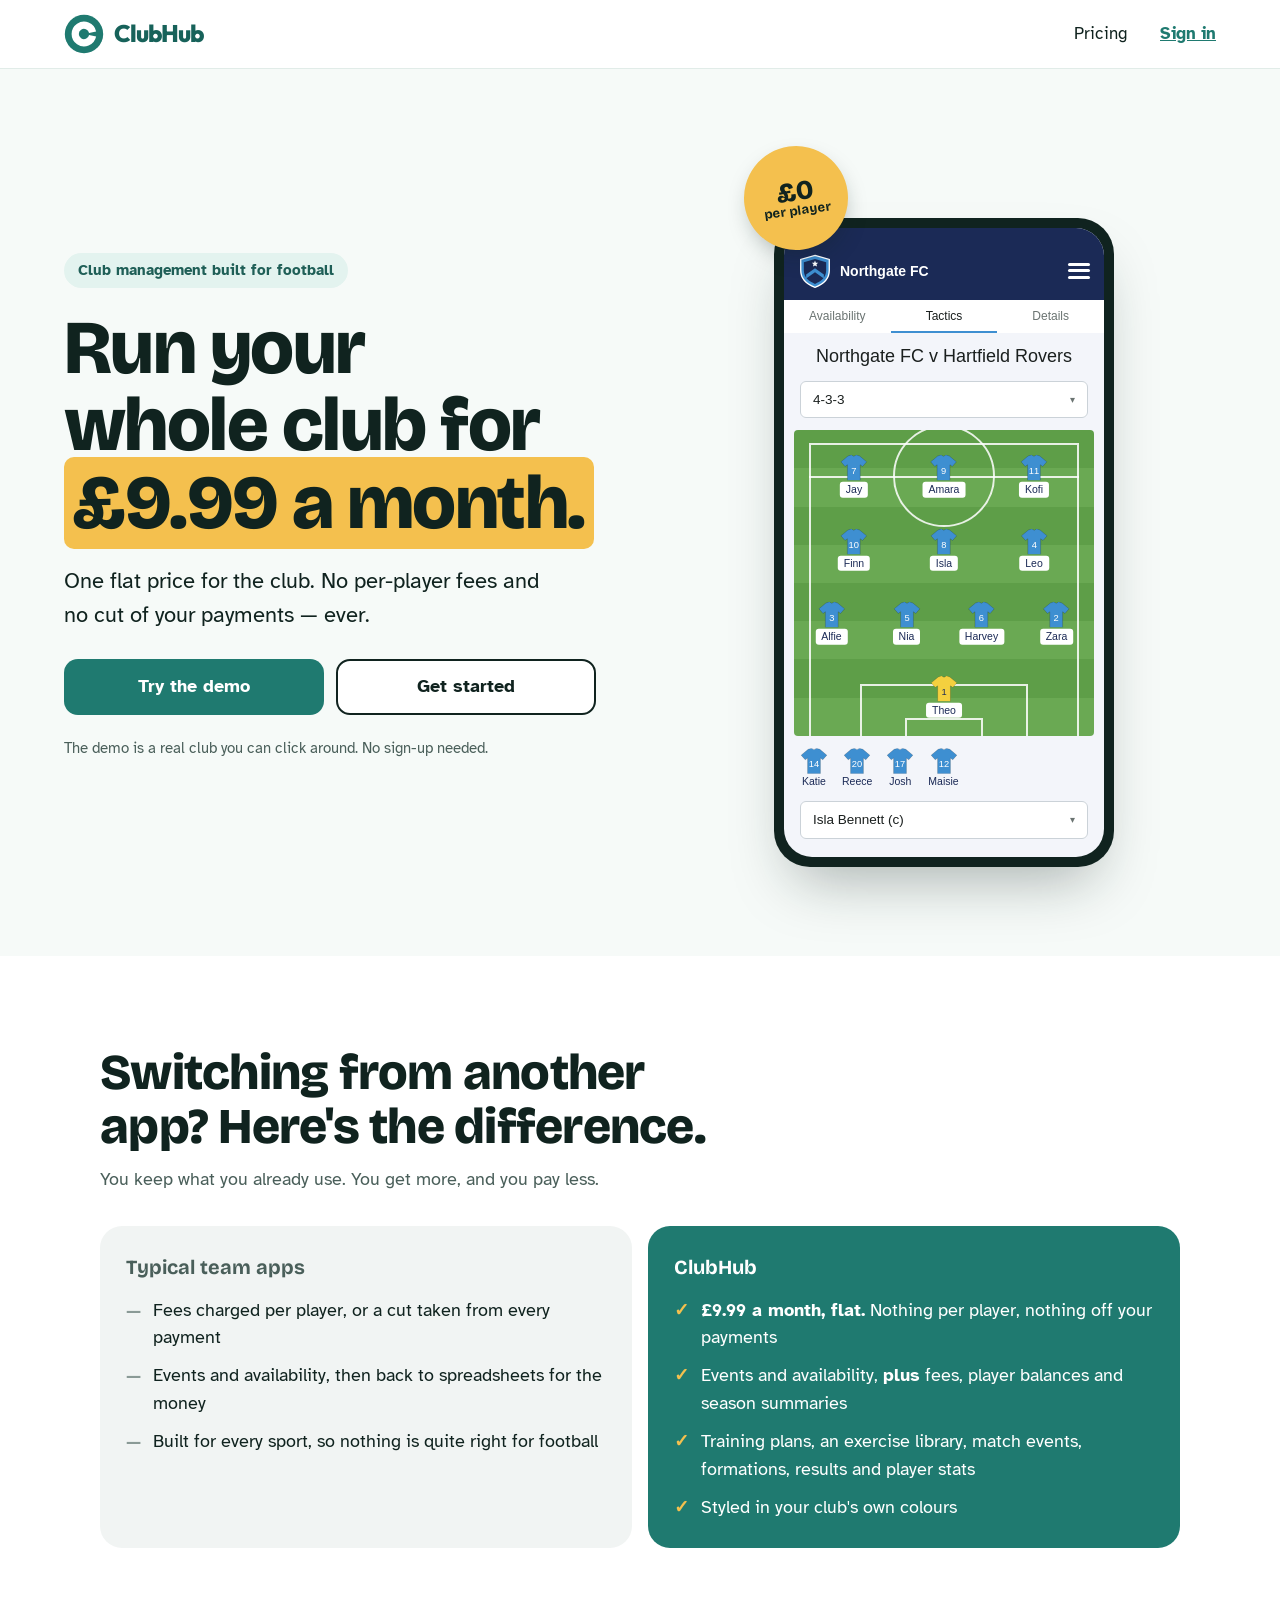
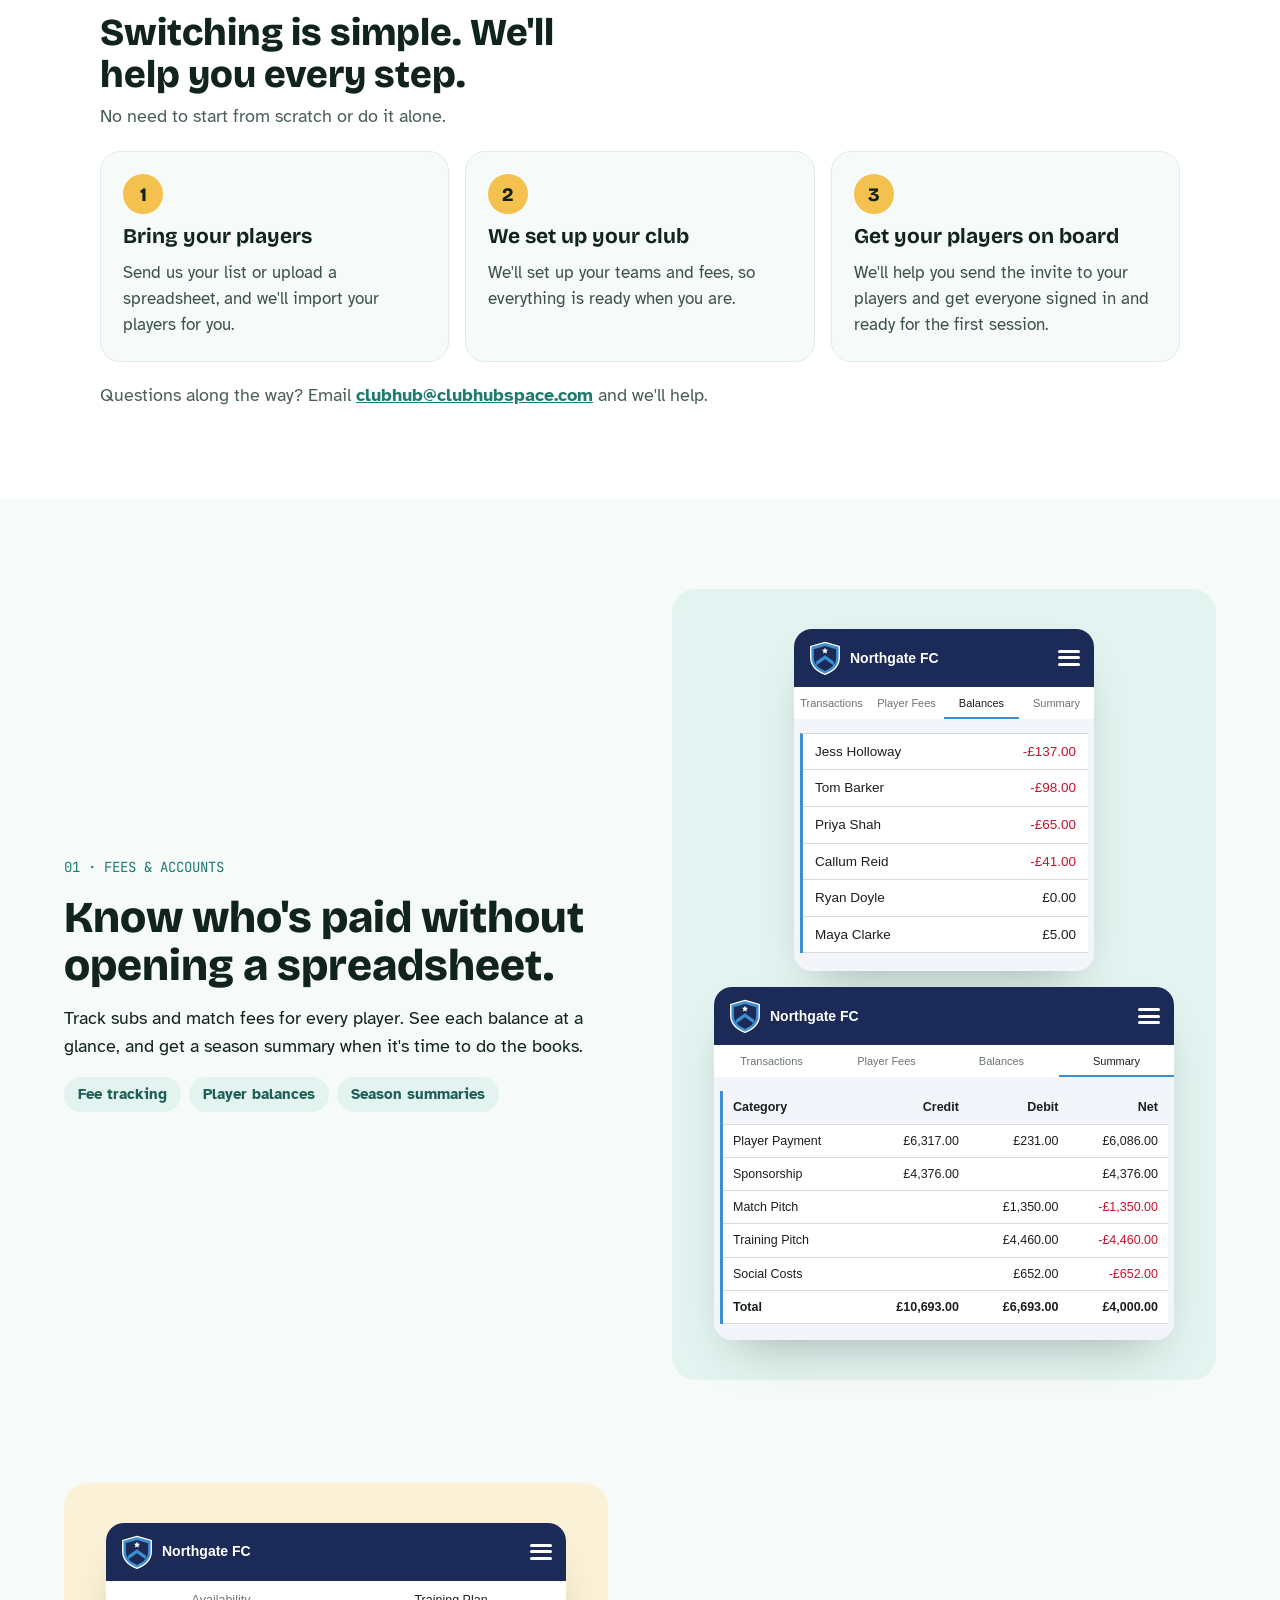
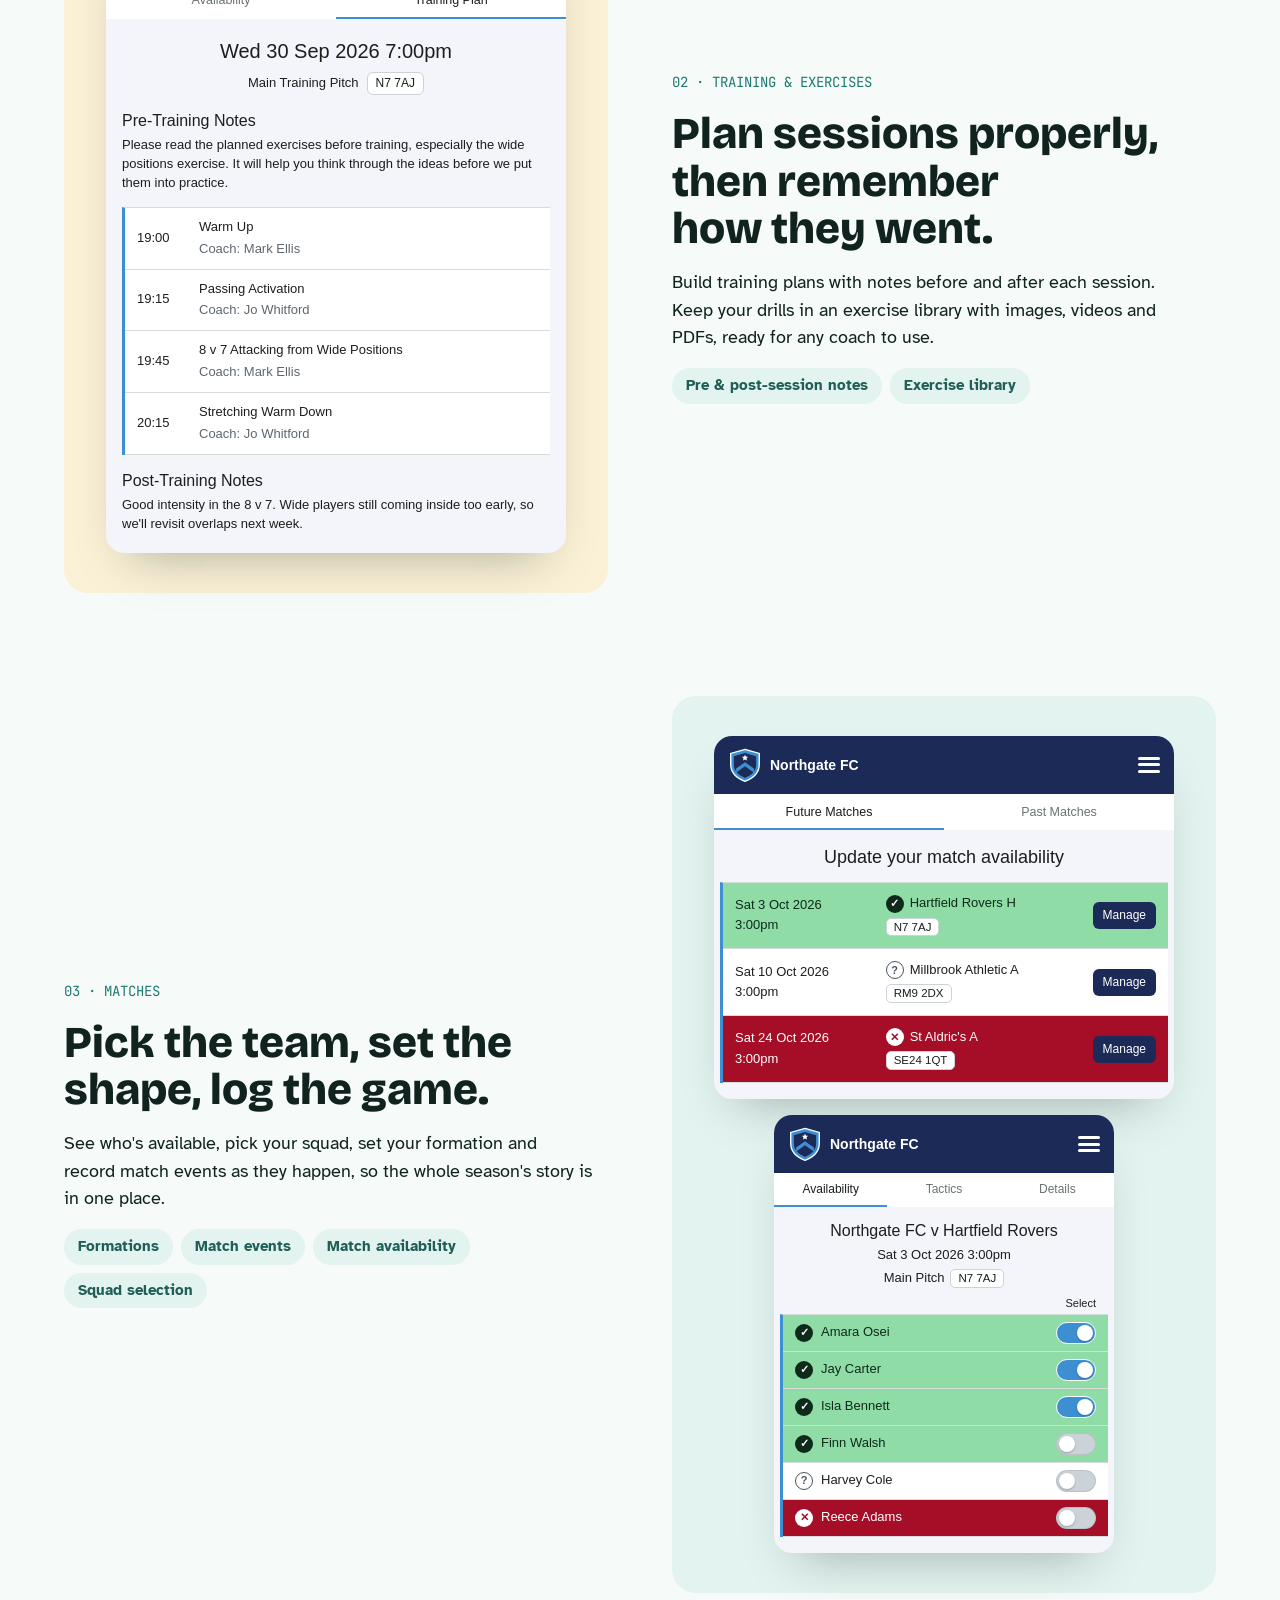
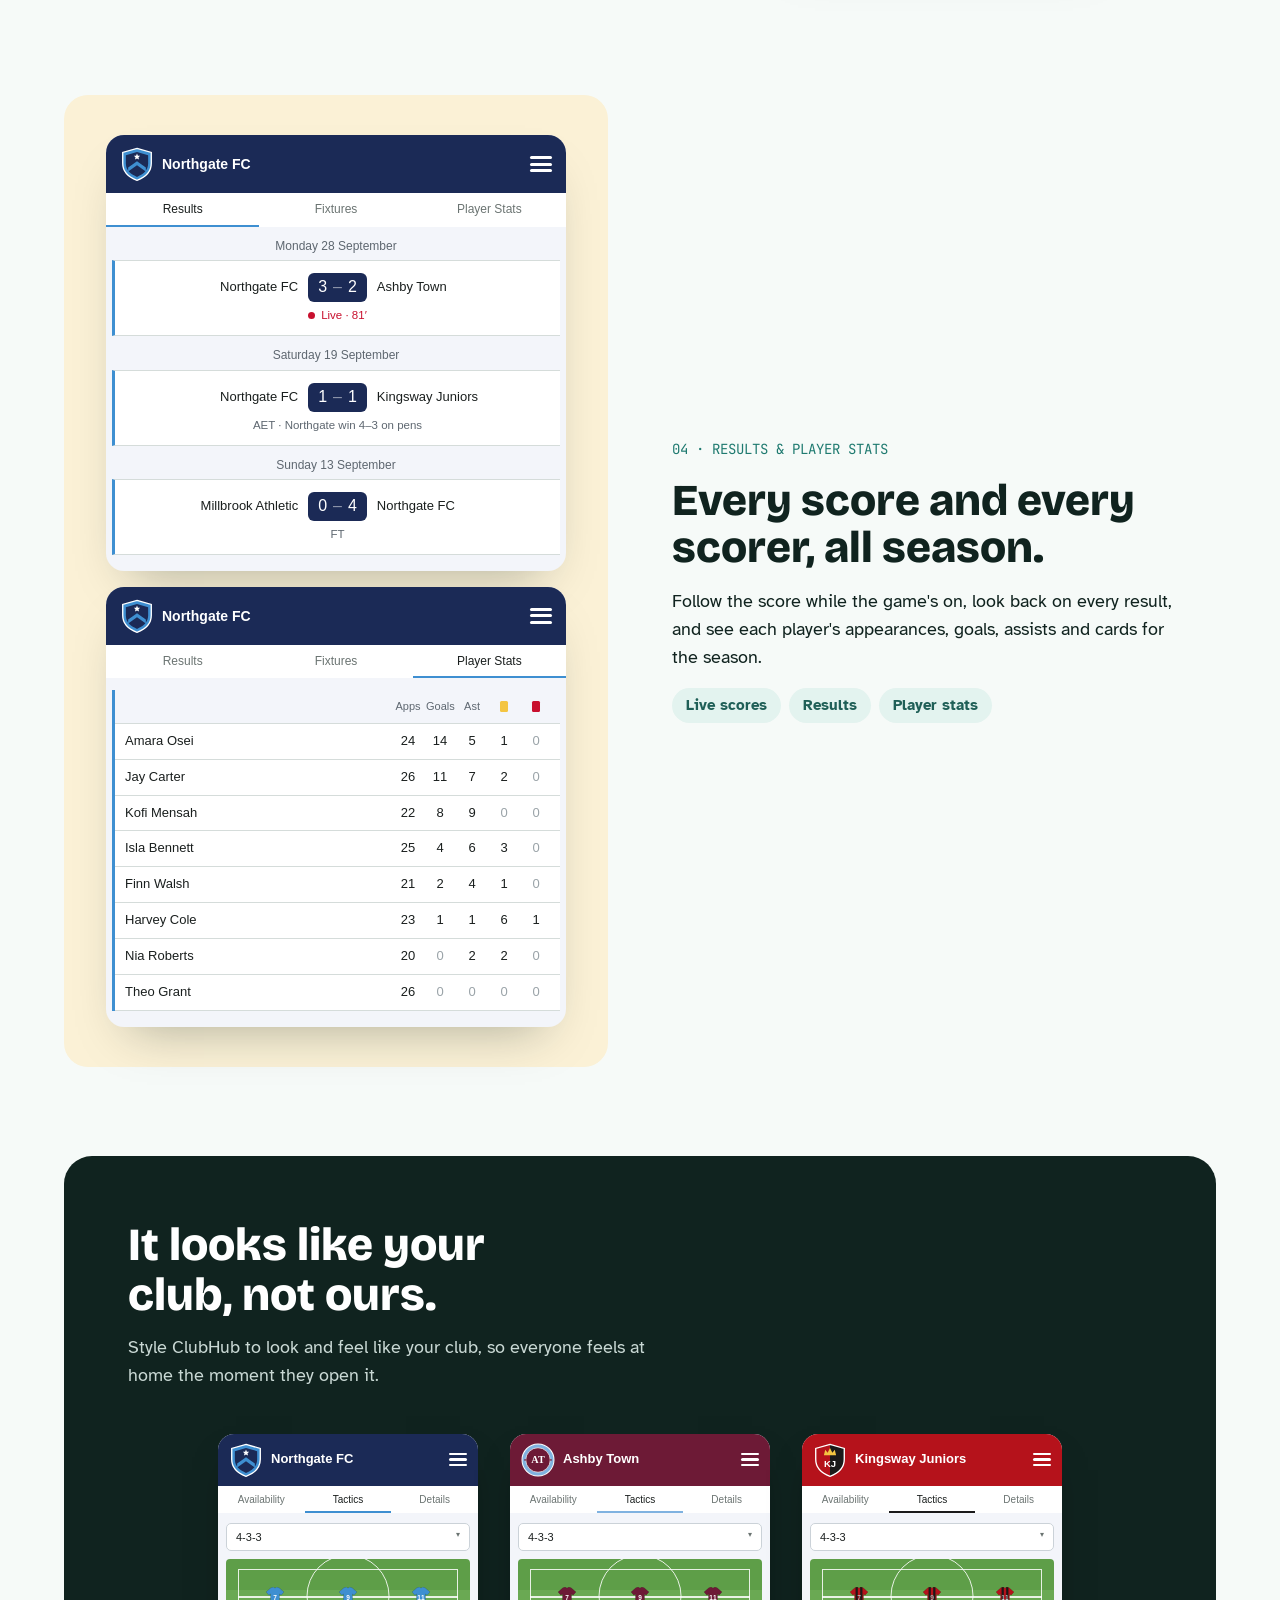
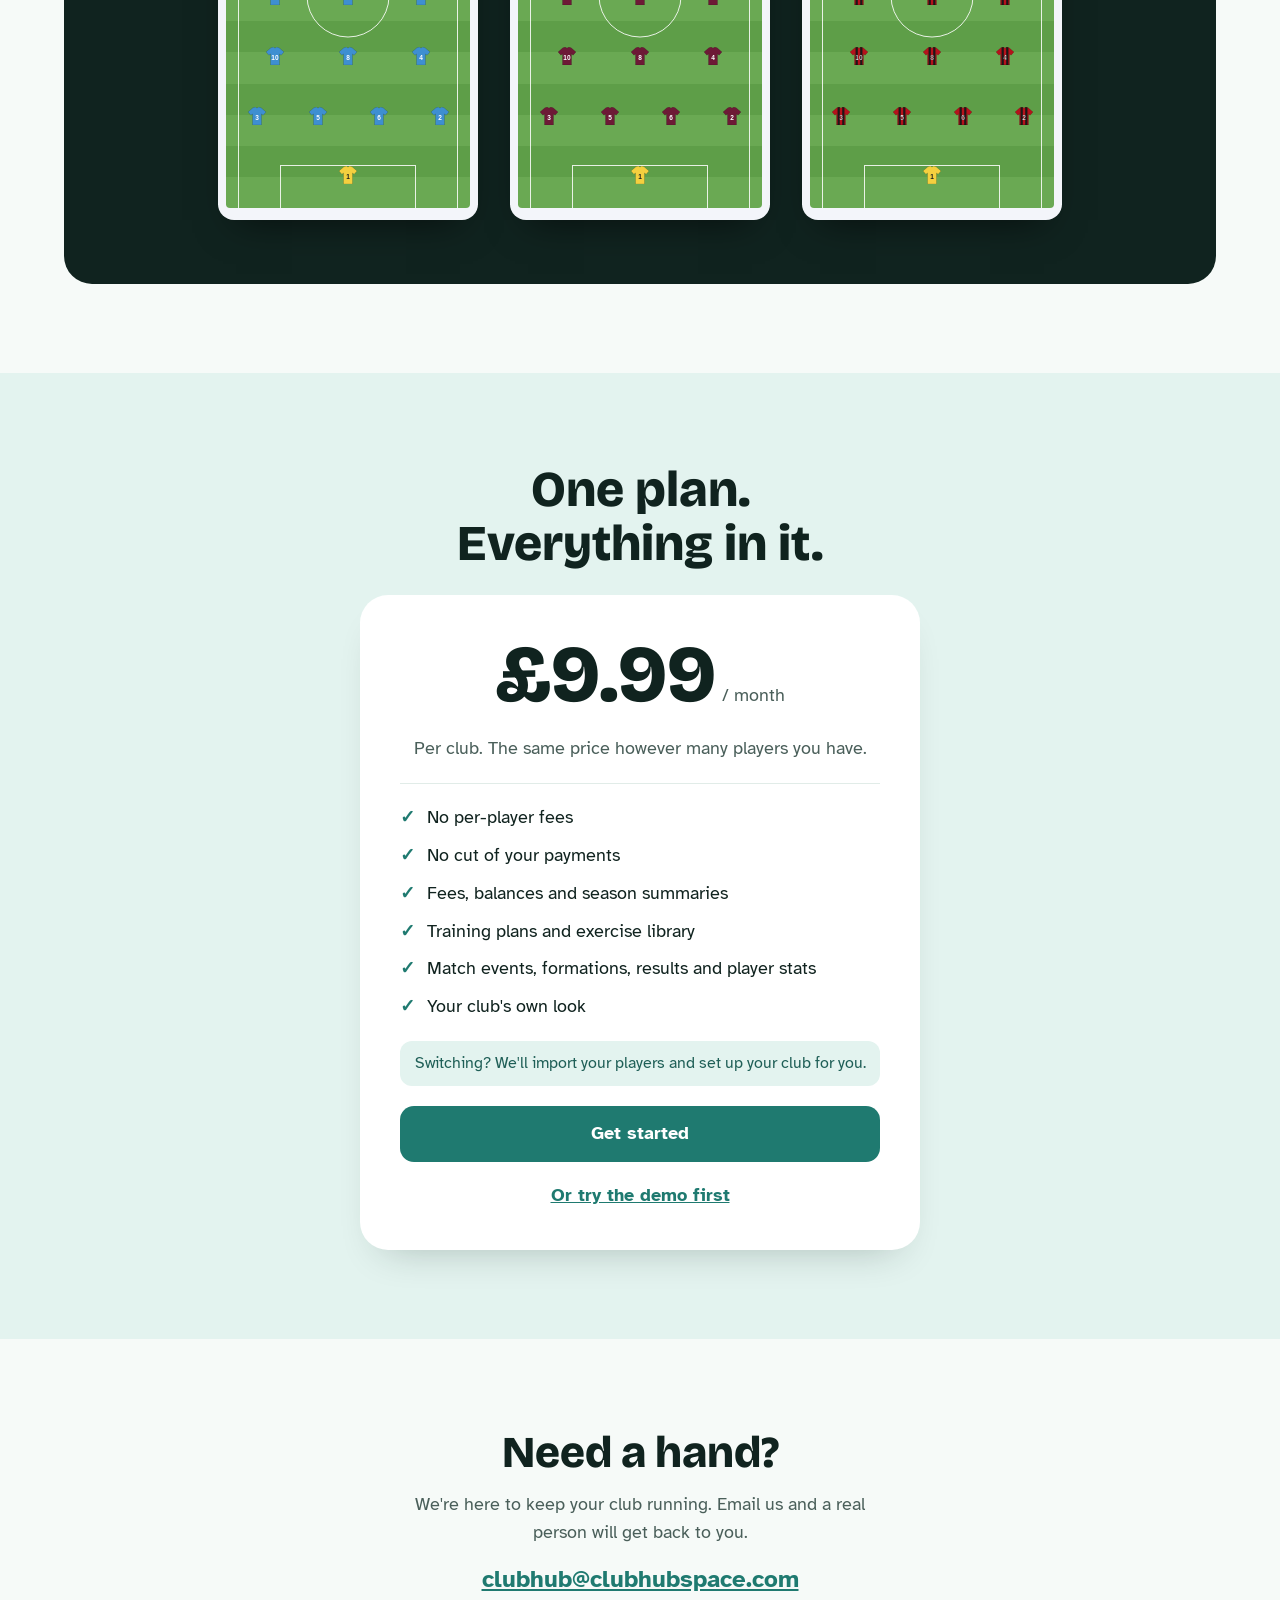
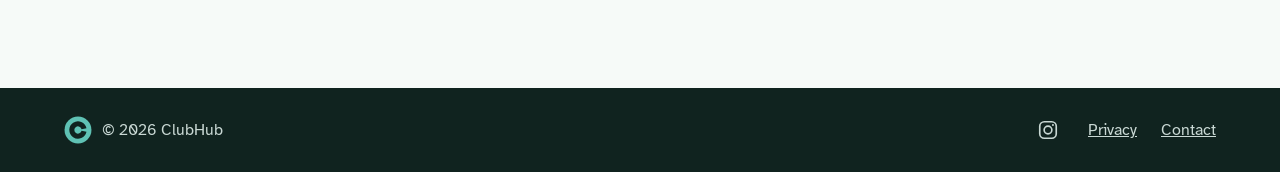
==== commit d8174c40: "Update homepage mockups to latest design handoff Add Coach labels to the training plan, and availabi" ====
--- a/index.html
+++ b/index.html
@@ -215,10 +215,10 @@
           <div class="training-when"><span class="training-date">Wed 30 Sep 2026 7:00pm</span><span class="venue">Main Training Pitch<span class="chip">N7 7AJ</span></span></div>
           <div class="note"><span class="note-title">Pre-Training Notes</span><span>Please read the planned exercises before training, especially the wide positions exercise. It will help you think through the ideas before we put them into practice.</span></div>
           <div class="app-list">
-            <div class="drill"><span class="num">19:00</span><span class="drill-name"><span>Warm Up</span><span class="drill-coach">Mark Ellis</span></span></div>
-            <div class="drill"><span class="num">19:15</span><span class="drill-name"><span>Passing Activation</span><span class="drill-coach">Jo Whitford</span></span></div>
-            <div class="drill"><span class="num">19:45</span><span class="drill-name"><span>8 v 7 Attacking from Wide Positions</span><span class="drill-coach">Mark Ellis</span></span></div>
-            <div class="drill"><span class="num">20:15</span><span class="drill-name"><span>Stretching Warm Down</span><span class="drill-coach">Jo Whitford</span></span></div>
+            <div class="drill"><span class="num">19:00</span><span class="drill-name"><span>Warm Up</span><span class="drill-coach">Coach: Mark Ellis</span></span></div>
+            <div class="drill"><span class="num">19:15</span><span class="drill-name"><span>Passing Activation</span><span class="drill-coach">Coach: Jo Whitford</span></span></div>
+            <div class="drill"><span class="num">19:45</span><span class="drill-name"><span>8 v 7 Attacking from Wide Positions</span><span class="drill-coach">Coach: Mark Ellis</span></span></div>
+            <div class="drill"><span class="num">20:15</span><span class="drill-name"><span>Stretching Warm Down</span><span class="drill-coach">Coach: Jo Whitford</span></span></div>
           </div>
           <div class="note"><span class="note-title">Post-Training Notes</span><span>Good intensity in the 8 v 7. Wide players still coming inside too early, so we'll revisit overlaps next week.</span></div>
         </div>
@@ -241,7 +241,7 @@
       <div class="pills"><span class="pill">Formations</span><span class="pill">Match events</span><span class="pill">Match availability</span><span class="pill">Squad selection</span></div>
     </div>
     <div class="showcase showcase--mint" data-anim="reveal">
-      <div class="app screen screen--fixtures" role="img" aria-label="ClubHub upcoming matches with each player's availability shown in green or red">
+      <div class="app screen screen--fixtures" role="img" aria-label="ClubHub upcoming matches marked available, unavailable or no reply with a tick, cross or question mark">
         <div class="app-bar">
           <svg viewBox="0 0 100 100" width="34" height="34" aria-hidden="true"><use href="#badge-northgate"/></svg>
           <span class="app-club">Northgate FC</span>
@@ -250,12 +250,12 @@
         <div class="app-tabs app-tabs--lg" style="--tabs:2"><span class="is-active">Future Matches</span><span>Past Matches</span></div>
         <div class="app-heading">Update your match availability</div>
         <div class="accent-list">
-          <div class="fixture is-yes"><span class="fixture-when"><span>Sat 3 Oct 2026</span><span>3:00pm</span></span><span class="fixture-opp"><span>Hartfield Rovers H</span><span class="chip">N7 7AJ</span></span><span class="manage">Manage</span></div>
-          <div class="fixture is-none"><span class="fixture-when"><span>Sat 10 Oct 2026</span><span>3:00pm</span></span><span class="fixture-opp"><span>Millbrook Athletic A</span><span class="chip">RM9 2DX</span></span><span class="manage">Manage</span></div>
-          <div class="fixture is-no"><span class="fixture-when"><span>Sat 24 Oct 2026</span><span>3:00pm</span></span><span class="fixture-opp"><span>St Aldric's A</span><span class="chip">SE24 1QT</span></span><span class="manage">Manage</span></div>
-        </div>
-      </div>
-      <div class="app screen screen--squad" role="img" aria-label="ClubHub squad selection: players shown green if available, red if not, white if no reply, with a toggle to pick each one">
+          <div class="fixture is-yes"><span class="fixture-when"><span>Sat 3 Oct 2026</span><span>3:00pm</span></span><span class="fixture-opp"><span class="status-name"><span class="status" aria-hidden="true">✓</span>Hartfield Rovers H</span><span class="chip">N7 7AJ</span></span><span class="manage">Manage</span></div>
+          <div class="fixture is-none"><span class="fixture-when"><span>Sat 10 Oct 2026</span><span>3:00pm</span></span><span class="fixture-opp"><span class="status-name"><span class="status" aria-hidden="true">?</span>Millbrook Athletic A</span><span class="chip">RM9 2DX</span></span><span class="manage">Manage</span></div>
+          <div class="fixture is-no"><span class="fixture-when"><span>Sat 24 Oct 2026</span><span>3:00pm</span></span><span class="fixture-opp"><span class="status-name"><span class="status" aria-hidden="true">✕</span>St Aldric's A</span><span class="chip">SE24 1QT</span></span><span class="manage">Manage</span></div>
+        </div>
+      </div>
+      <div class="app screen screen--squad" role="img" aria-label="ClubHub squad selection: players shown green with a tick if available, red with a cross if not, white with a question mark if no reply, with a toggle to pick each one">
         <div class="app-bar">
           <svg viewBox="0 0 100 100" width="34" height="34" aria-hidden="true"><use href="#badge-northgate"/></svg>
           <span class="app-club">Northgate FC</span>
@@ -265,12 +265,12 @@
         <div class="match-info"><span class="match-title">Northgate FC v Hartfield Rovers</span><span>Sat 3 Oct 2026 3:00pm</span><span class="match-venue">Main Pitch<span class="chip">N7 7AJ</span></span></div>
         <div class="select-label">Select</div>
         <div class="accent-list">
-          <div class="squad-row is-yes"><span>Amara Osei</span><span class="toggle is-on"></span></div>
-          <div class="squad-row is-yes"><span>Jay Carter</span><span class="toggle is-on"></span></div>
-          <div class="squad-row is-yes"><span>Isla Bennett</span><span class="toggle is-on"></span></div>
-          <div class="squad-row is-yes"><span>Finn Walsh</span><span class="toggle"></span></div>
-          <div class="squad-row is-none"><span>Harvey Cole</span><span class="toggle"></span></div>
-          <div class="squad-row is-no"><span>Reece Adams</span><span class="toggle"></span></div>
+          <div class="squad-row is-yes"><span class="status-name"><span class="status" aria-hidden="true">✓</span>Amara Osei</span><span class="toggle is-on"></span></div>
+          <div class="squad-row is-yes"><span class="status-name"><span class="status" aria-hidden="true">✓</span>Jay Carter</span><span class="toggle is-on"></span></div>
+          <div class="squad-row is-yes"><span class="status-name"><span class="status" aria-hidden="true">✓</span>Isla Bennett</span><span class="toggle is-on"></span></div>
+          <div class="squad-row is-yes"><span class="status-name"><span class="status" aria-hidden="true">✓</span>Finn Walsh</span><span class="toggle"></span></div>
+          <div class="squad-row is-none"><span class="status-name"><span class="status" aria-hidden="true">?</span>Harvey Cole</span><span class="toggle"></span></div>
+          <div class="squad-row is-no"><span class="status-name"><span class="status" aria-hidden="true">✕</span>Reece Adams</span><span class="toggle"></span></div>
         </div>
       </div>
     </div>
--- a/css/styles.css
+++ b/css/styles.css
@@ -457,9 +457,15 @@
 .drill-coach { color: #5E6770; }
 
 /* Availability colours */
-.is-yes { background: #1E8A4C; color: #fff; }
-.is-no { background: #C8102E; color: #fff; }
+.is-yes { background: #8FDCA6; color: #0E2A1A; }
+.is-no { background: #A50E26; color: #fff; }
 .is-none { background: #fff; }
+.status-name { display: flex; align-items: center; gap: 6px; }
+.squad-row .status-name { gap: 8px; }
+.status { width: 18px; height: 18px; border-radius: 50%; display: inline-flex; align-items: center; justify-content: center; font-size: 11px; font-weight: 700; line-height: 1; flex-shrink: 0; }
+.is-yes .status { background: #0E2A1A; color: #fff; }
+.is-no .status { background: #fff; color: #A50E26; }
+.is-none .status { background: #fff; color: #4A5560; border: 1.5px solid #4A5560; }
 
 /* Fixtures */
 .app-heading { text-align: center; font-size: 18px; font-weight: 400; padding: 16px 12px 12px; }
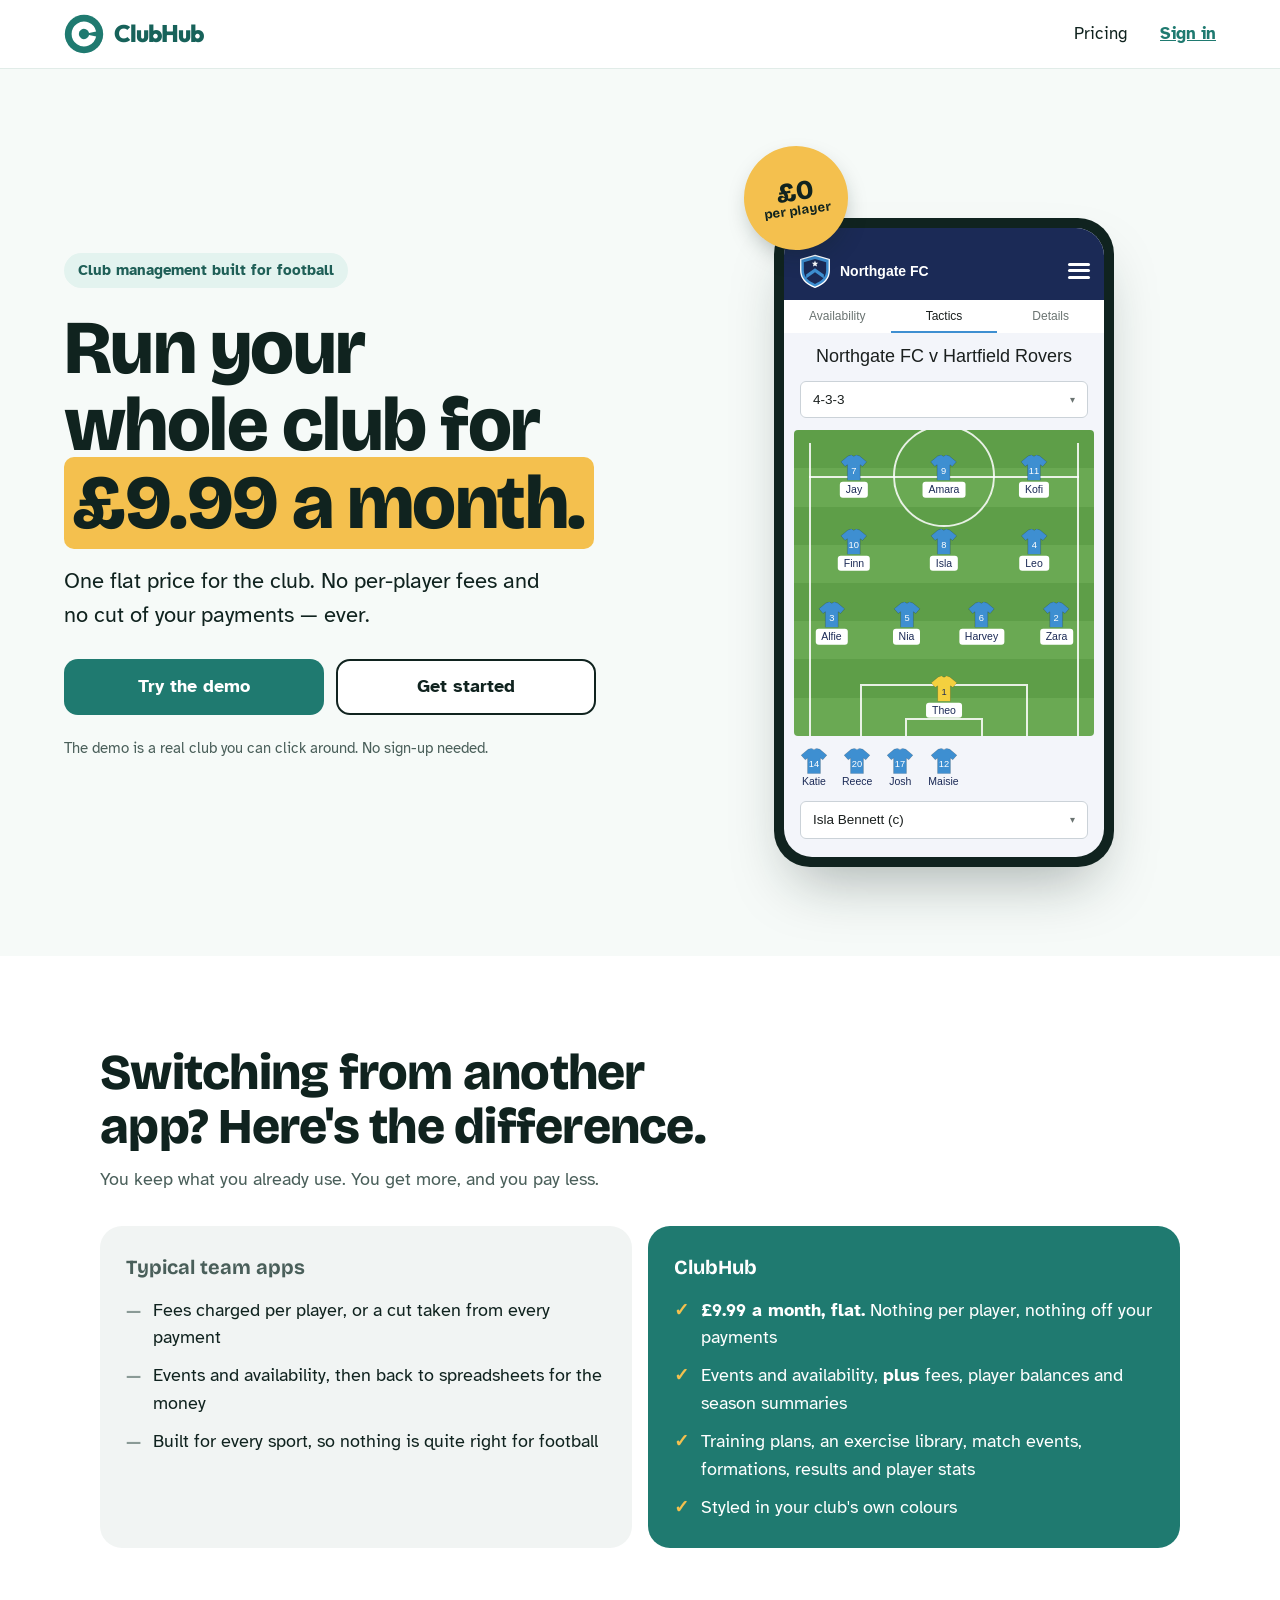
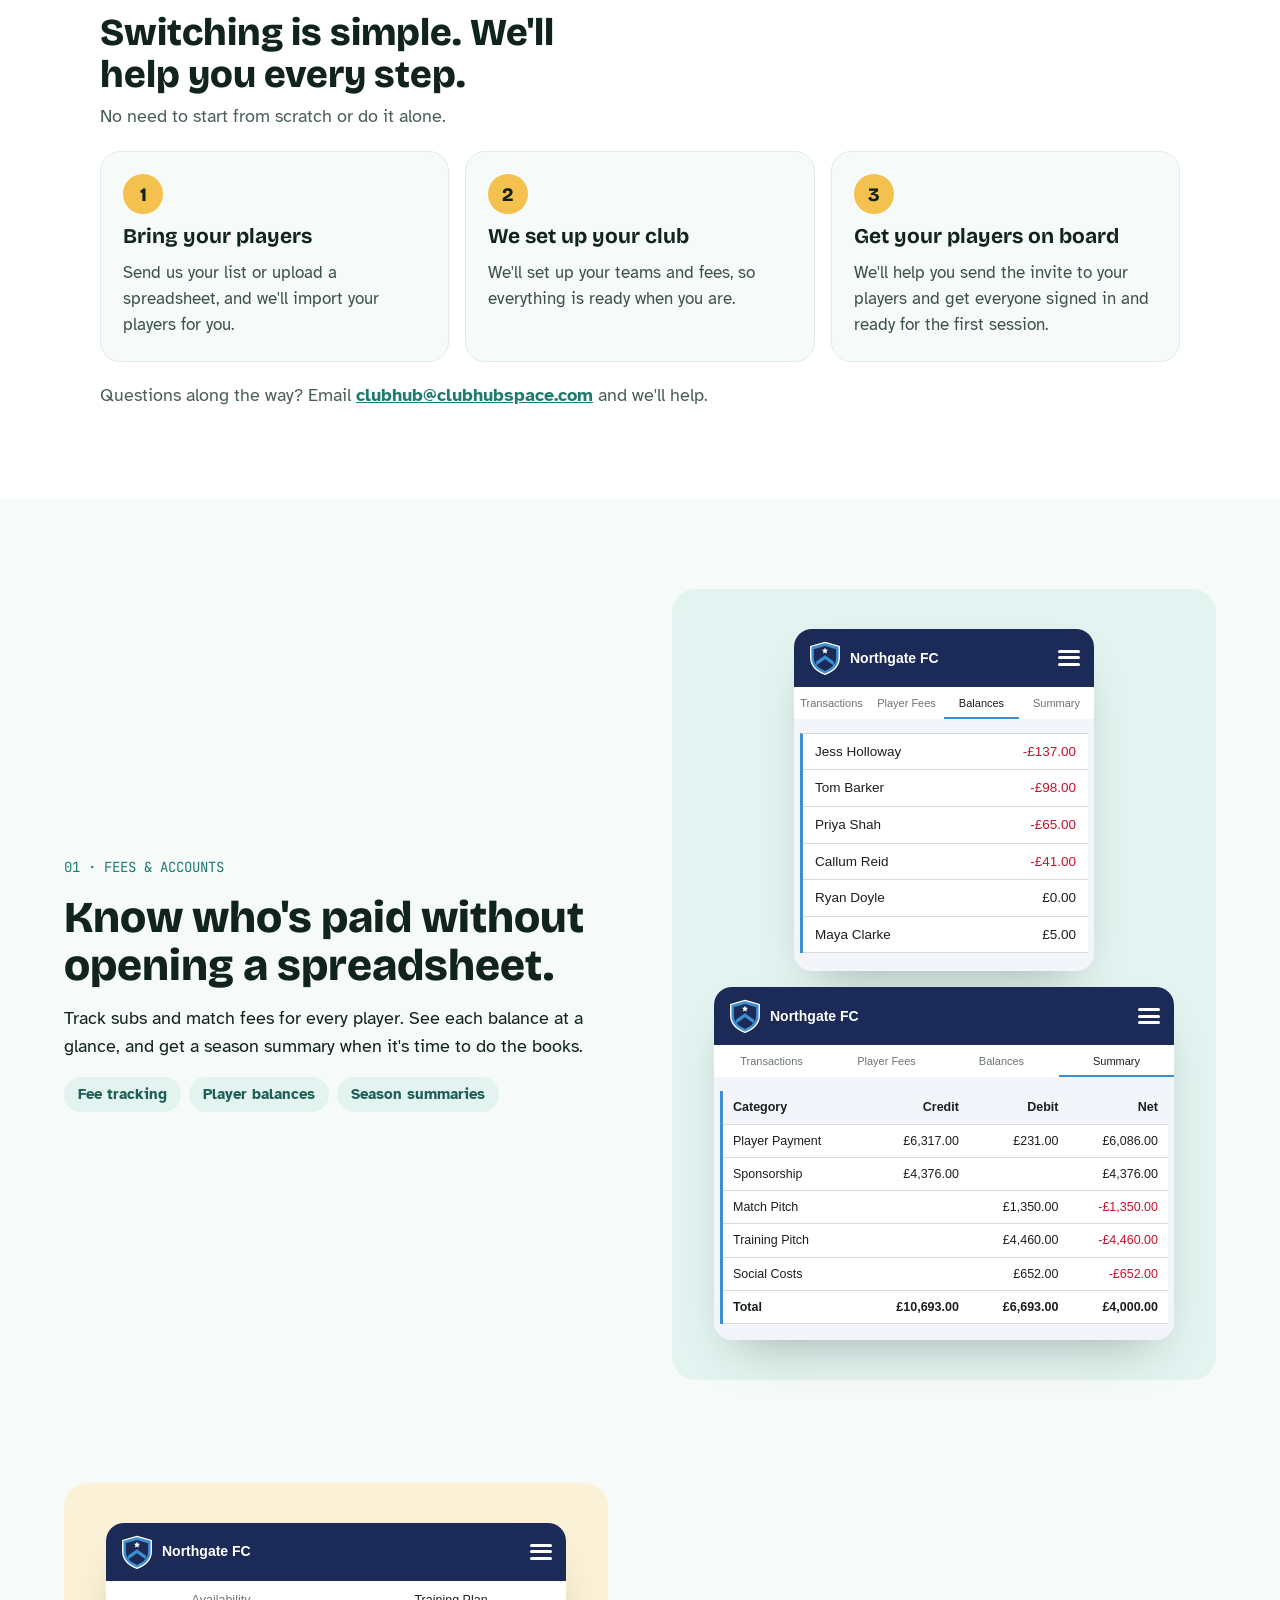
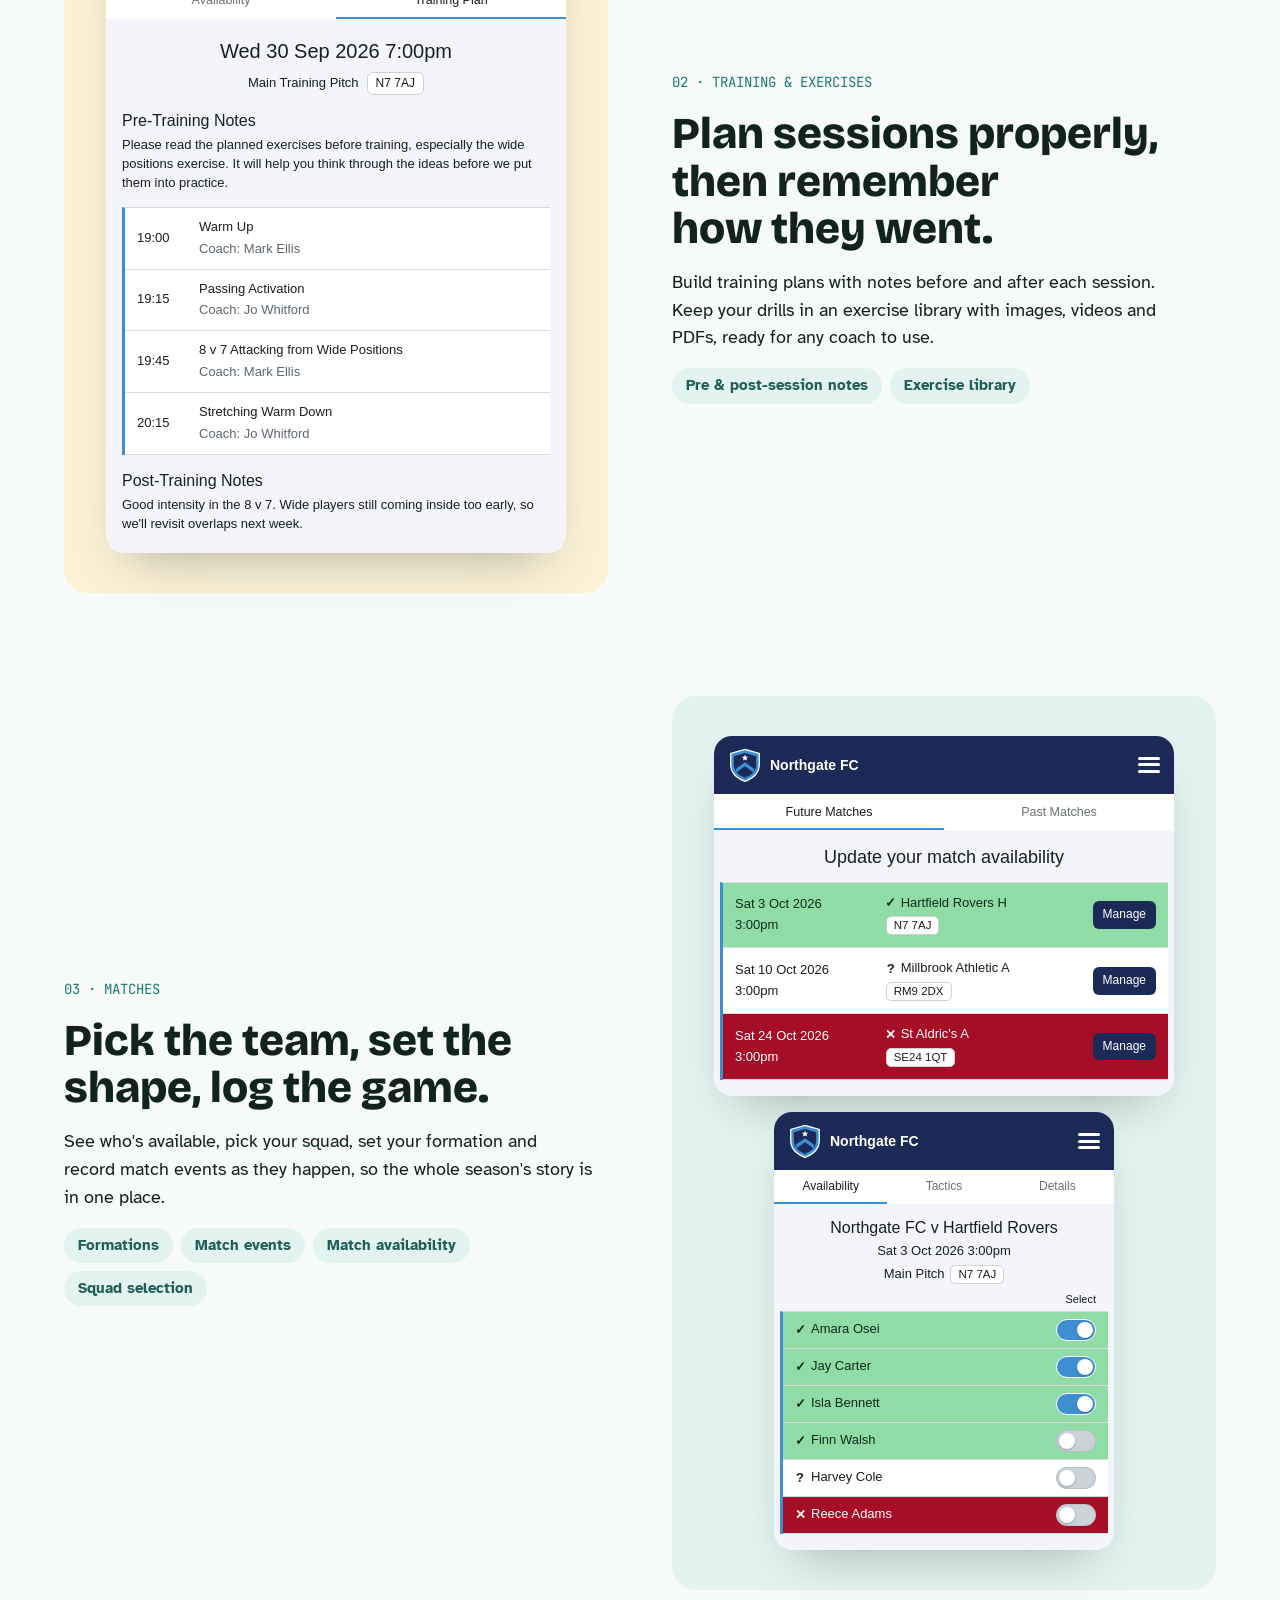
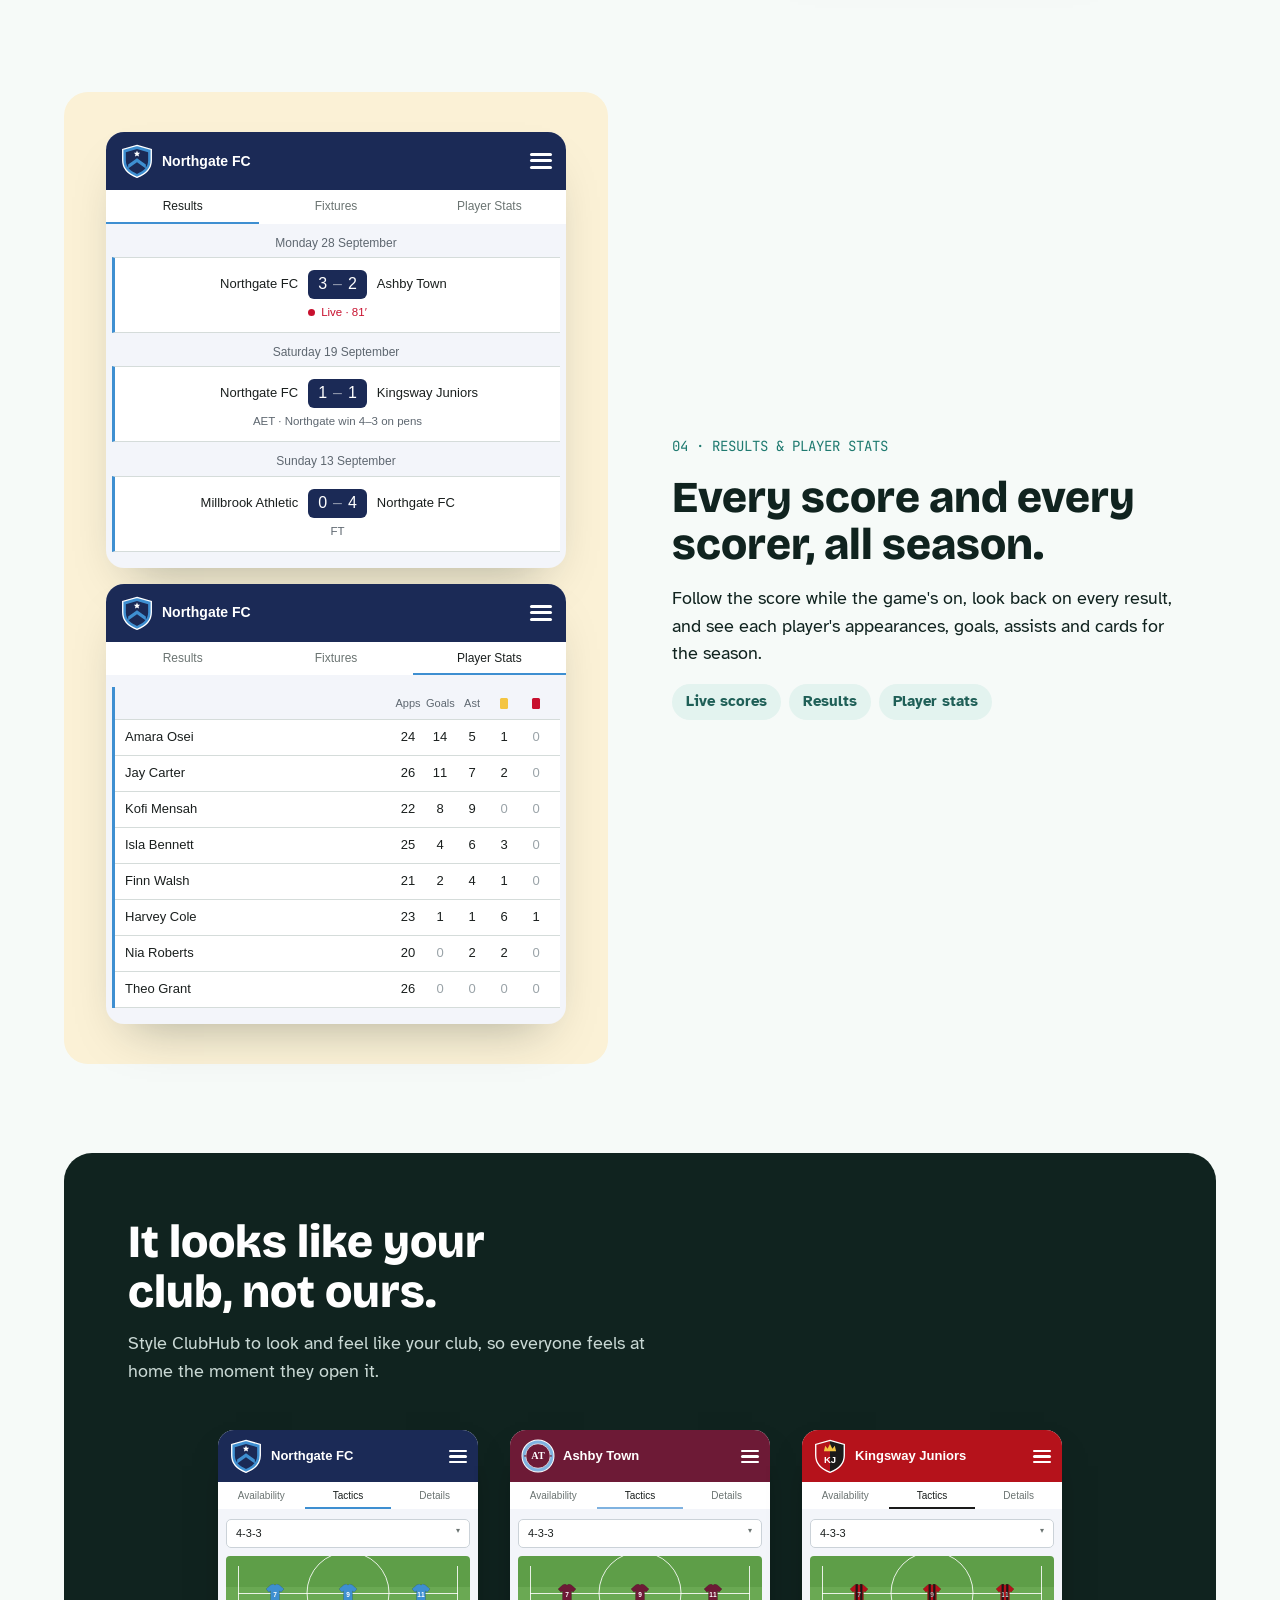
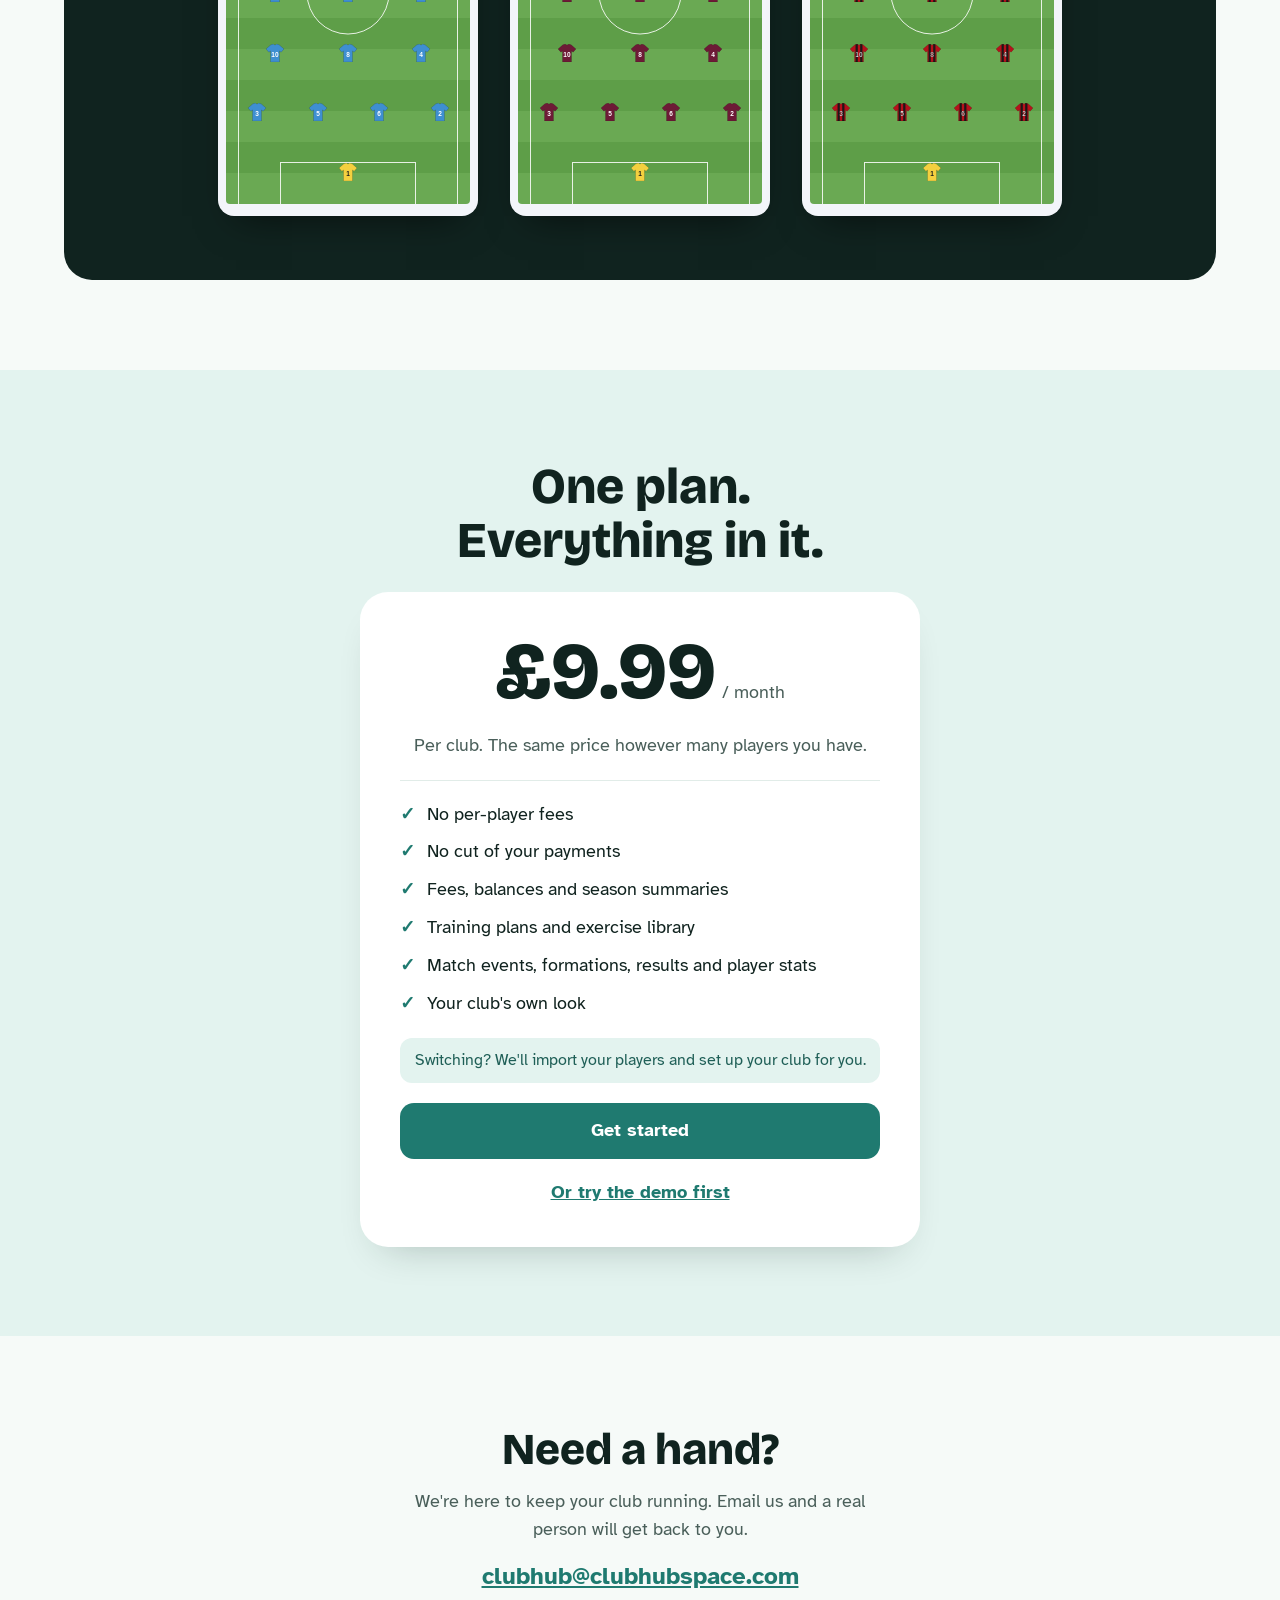
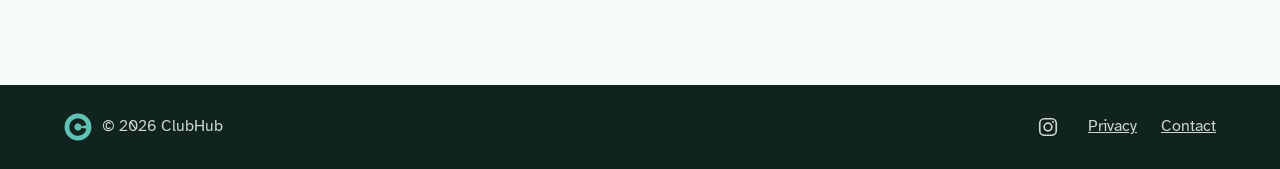
==== commit 4fb821ad: "Simplify availability status icons and label them for screen readers Status marks are now plain colo" ====
--- a/index.html
+++ b/index.html
@@ -250,9 +250,9 @@
         <div class="app-tabs app-tabs--lg" style="--tabs:2"><span class="is-active">Future Matches</span><span>Past Matches</span></div>
         <div class="app-heading">Update your match availability</div>
         <div class="accent-list">
-          <div class="fixture is-yes"><span class="fixture-when"><span>Sat 3 Oct 2026</span><span>3:00pm</span></span><span class="fixture-opp"><span class="status-name"><span class="status" aria-hidden="true">✓</span>Hartfield Rovers H</span><span class="chip">N7 7AJ</span></span><span class="manage">Manage</span></div>
-          <div class="fixture is-none"><span class="fixture-when"><span>Sat 10 Oct 2026</span><span>3:00pm</span></span><span class="fixture-opp"><span class="status-name"><span class="status" aria-hidden="true">?</span>Millbrook Athletic A</span><span class="chip">RM9 2DX</span></span><span class="manage">Manage</span></div>
-          <div class="fixture is-no"><span class="fixture-when"><span>Sat 24 Oct 2026</span><span>3:00pm</span></span><span class="fixture-opp"><span class="status-name"><span class="status" aria-hidden="true">✕</span>St Aldric's A</span><span class="chip">SE24 1QT</span></span><span class="manage">Manage</span></div>
+          <div class="fixture is-yes"><span class="fixture-when"><span>Sat 3 Oct 2026</span><span>3:00pm</span></span><span class="fixture-opp"><span class="status-name"><span class="status" aria-label="Available" title="Available">✓</span>Hartfield Rovers H</span><span class="chip">N7 7AJ</span></span><span class="manage">Manage</span></div>
+          <div class="fixture is-none"><span class="fixture-when"><span>Sat 10 Oct 2026</span><span>3:00pm</span></span><span class="fixture-opp"><span class="status-name"><span class="status" aria-label="No reply" title="No reply">?</span>Millbrook Athletic A</span><span class="chip">RM9 2DX</span></span><span class="manage">Manage</span></div>
+          <div class="fixture is-no"><span class="fixture-when"><span>Sat 24 Oct 2026</span><span>3:00pm</span></span><span class="fixture-opp"><span class="status-name"><span class="status" aria-label="Unavailable" title="Unavailable">✕</span>St Aldric's A</span><span class="chip">SE24 1QT</span></span><span class="manage">Manage</span></div>
         </div>
       </div>
       <div class="app screen screen--squad" role="img" aria-label="ClubHub squad selection: players shown green with a tick if available, red with a cross if not, white with a question mark if no reply, with a toggle to pick each one">
@@ -265,12 +265,12 @@
         <div class="match-info"><span class="match-title">Northgate FC v Hartfield Rovers</span><span>Sat 3 Oct 2026 3:00pm</span><span class="match-venue">Main Pitch<span class="chip">N7 7AJ</span></span></div>
         <div class="select-label">Select</div>
         <div class="accent-list">
-          <div class="squad-row is-yes"><span class="status-name"><span class="status" aria-hidden="true">✓</span>Amara Osei</span><span class="toggle is-on"></span></div>
-          <div class="squad-row is-yes"><span class="status-name"><span class="status" aria-hidden="true">✓</span>Jay Carter</span><span class="toggle is-on"></span></div>
-          <div class="squad-row is-yes"><span class="status-name"><span class="status" aria-hidden="true">✓</span>Isla Bennett</span><span class="toggle is-on"></span></div>
-          <div class="squad-row is-yes"><span class="status-name"><span class="status" aria-hidden="true">✓</span>Finn Walsh</span><span class="toggle"></span></div>
-          <div class="squad-row is-none"><span class="status-name"><span class="status" aria-hidden="true">?</span>Harvey Cole</span><span class="toggle"></span></div>
-          <div class="squad-row is-no"><span class="status-name"><span class="status" aria-hidden="true">✕</span>Reece Adams</span><span class="toggle"></span></div>
+          <div class="squad-row is-yes"><span class="status-name"><span class="status" aria-label="Available" title="Available">✓</span>Amara Osei</span><span class="toggle is-on"></span></div>
+          <div class="squad-row is-yes"><span class="status-name"><span class="status" aria-label="Available" title="Available">✓</span>Jay Carter</span><span class="toggle is-on"></span></div>
+          <div class="squad-row is-yes"><span class="status-name"><span class="status" aria-label="Available" title="Available">✓</span>Isla Bennett</span><span class="toggle is-on"></span></div>
+          <div class="squad-row is-yes"><span class="status-name"><span class="status" aria-label="Available" title="Available">✓</span>Finn Walsh</span><span class="toggle"></span></div>
+          <div class="squad-row is-none"><span class="status-name"><span class="status" aria-label="No reply" title="No reply">?</span>Harvey Cole</span><span class="toggle"></span></div>
+          <div class="squad-row is-no"><span class="status-name"><span class="status" aria-label="Unavailable" title="Unavailable">✕</span>Reece Adams</span><span class="toggle"></span></div>
         </div>
       </div>
     </div>
--- a/css/styles.css
+++ b/css/styles.css
@@ -460,12 +460,9 @@
 .is-yes { background: #8FDCA6; color: #0E2A1A; }
 .is-no { background: #A50E26; color: #fff; }
 .is-none { background: #fff; }
-.status-name { display: flex; align-items: center; gap: 6px; }
-.squad-row .status-name { gap: 8px; }
-.status { width: 18px; height: 18px; border-radius: 50%; display: inline-flex; align-items: center; justify-content: center; font-size: 11px; font-weight: 700; line-height: 1; flex-shrink: 0; }
-.is-yes .status { background: #0E2A1A; color: #fff; }
-.is-no .status { background: #fff; color: #A50E26; }
-.is-none .status { background: #fff; color: #4A5560; border: 1.5px solid #4A5560; }
+.status-name { display: flex; align-items: center; gap: 5px; }
+.squad-row .status-name { gap: 6px; }
+.status { width: 10px; display: inline-flex; justify-content: center; font-size: 13px; font-weight: 700; line-height: 1; flex-shrink: 0; }
 
 /* Fixtures */
 .app-heading { text-align: center; font-size: 18px; font-weight: 400; padding: 16px 12px 12px; }
@@ -524,7 +521,7 @@
   background: repeating-linear-gradient(180deg, #5E9E48 0 12.5%, #6AA953 12.5% 25%);
 }
 .pitch > i { position: absolute; border: var(--lw) solid rgba(255, 255, 255, .85); }
-.pitch .outline { inset: 4% 5% -2px; border-bottom: none; }
+.pitch .outline { inset: 4% 5% -2px; border-top: none; border-bottom: none; }
 .pitch .halfway { left: 5%; right: 5%; top: 15%; height: var(--lw); border: none; background: rgba(255, 255, 255, .85); }
 .pitch .circle { left: 50%; top: 15%; width: 34%; aspect-ratio: 1; border-radius: 50%; transform: translate(-50%, -50%); }
 .pitch .box { left: 22%; right: 22%; bottom: 0; height: 17%; border-bottom: none; }
@@ -595,7 +592,7 @@
   position: absolute;
   left: 50%;
   top: 50%;
-  width: min(150%, 90vw);
+  width: 150%;
   aspect-ratio: 1;
   border: 2px solid rgba(31, 122, 112, .16);
   border-radius: 50%;
